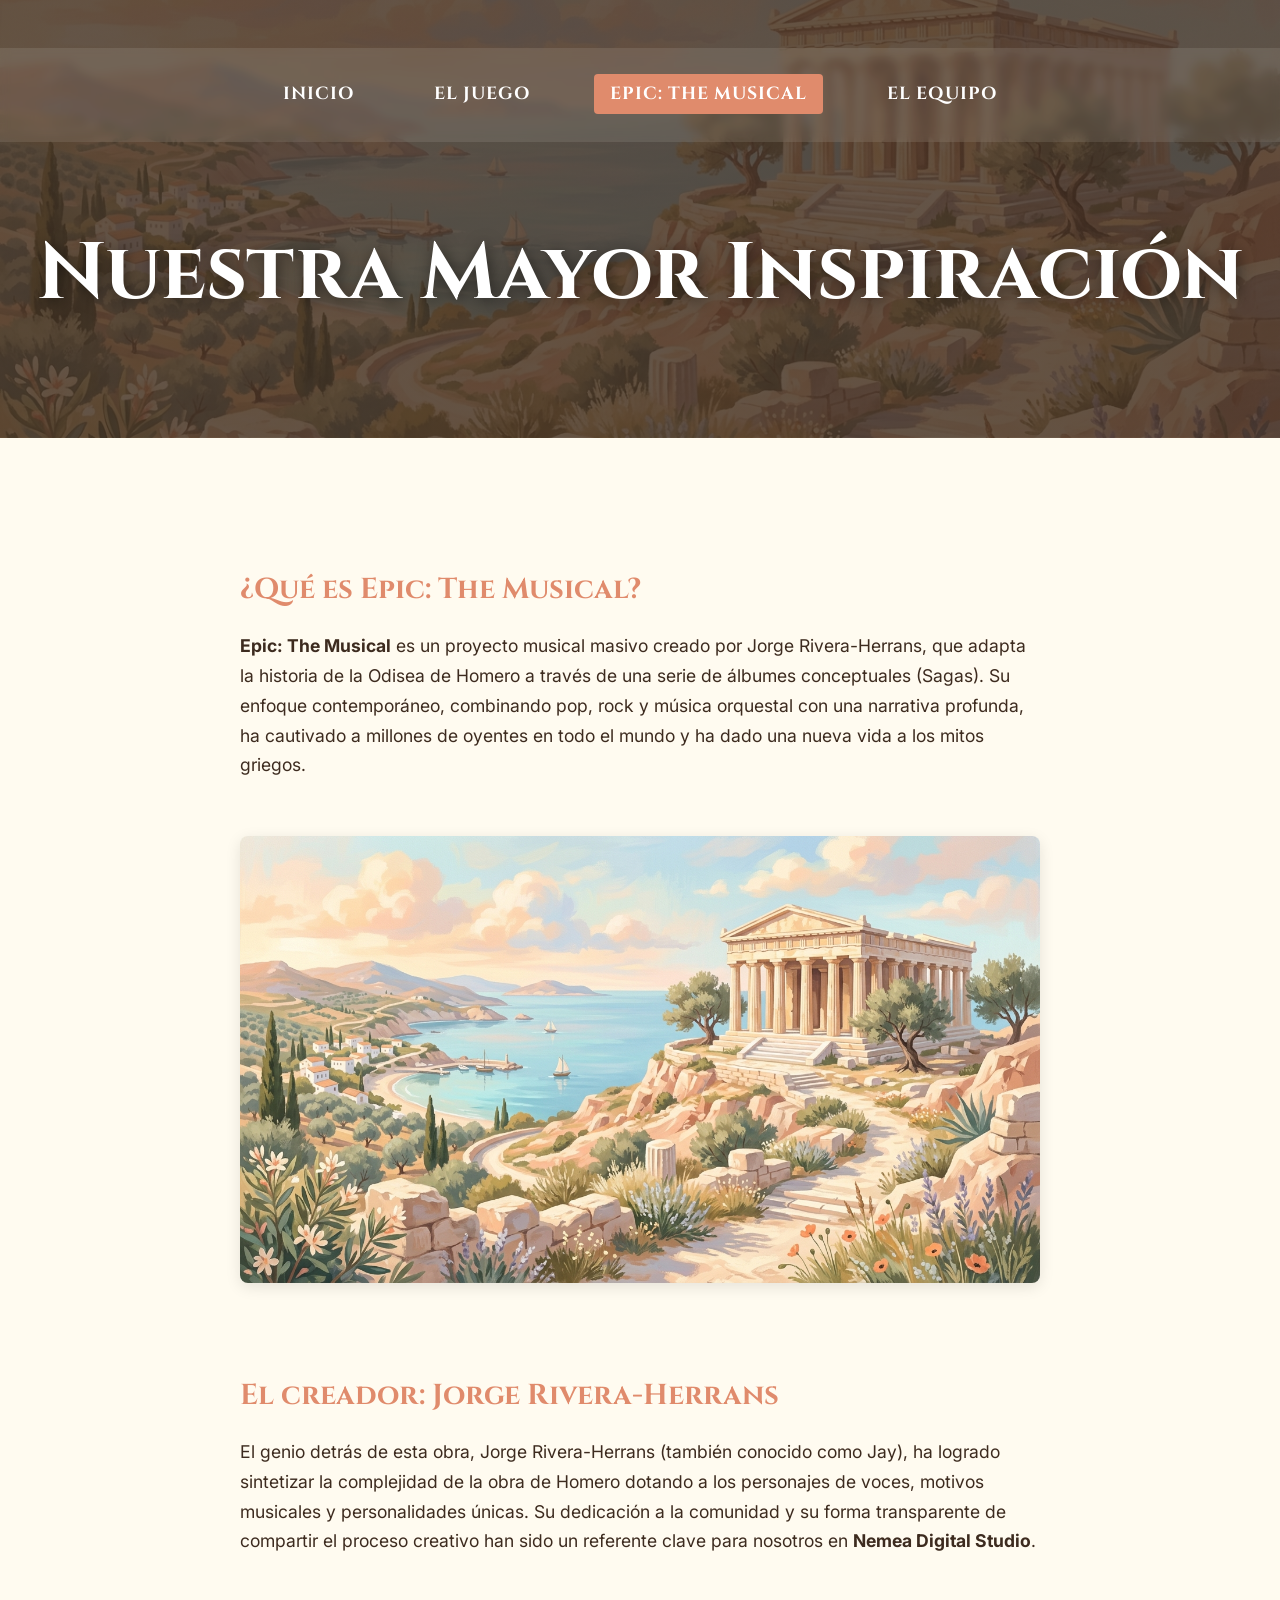
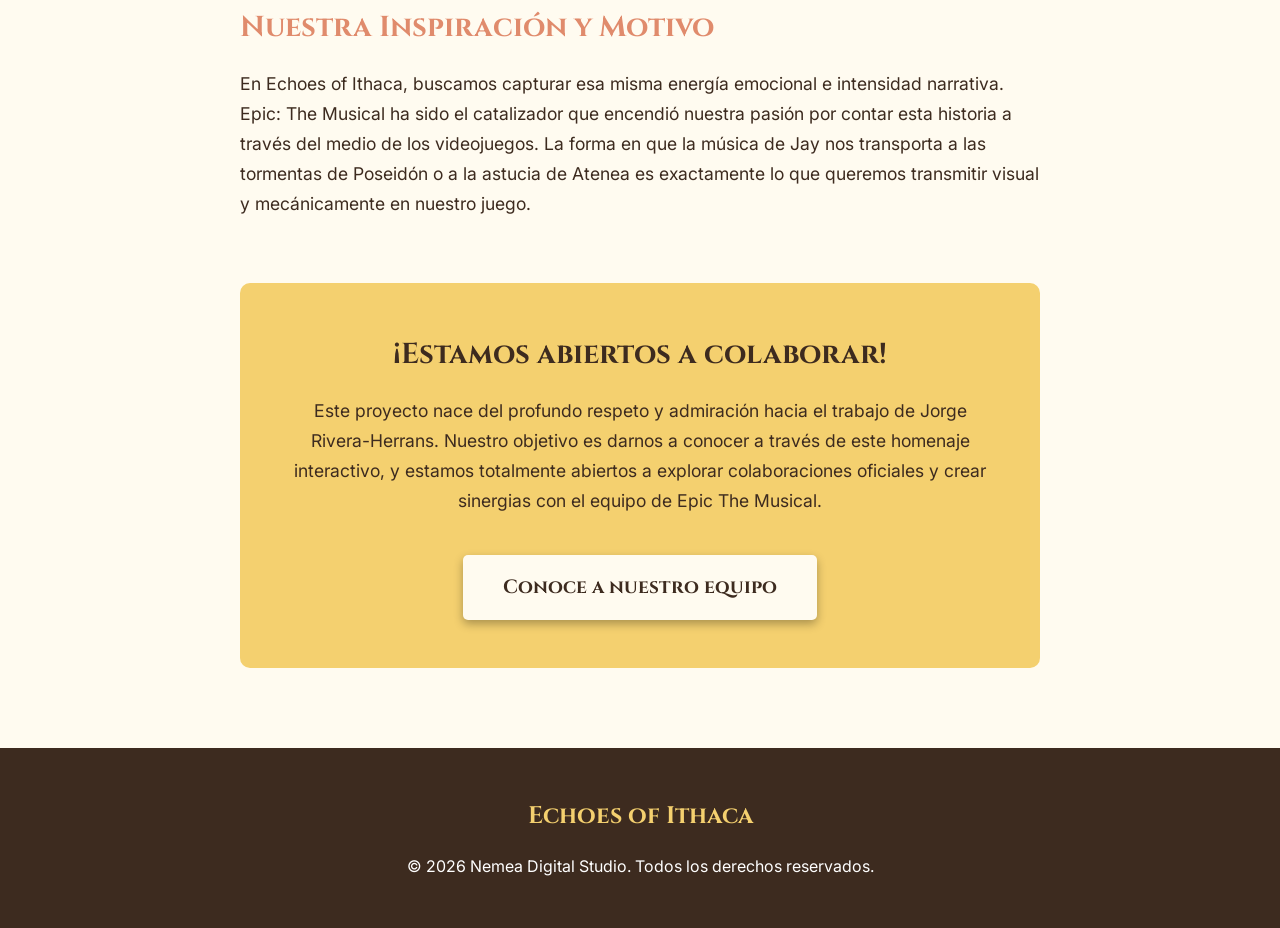
==== epic.html @ bc5e8311 "Configuracion nueva" ====
<!DOCTYPE HTML>
<html lang="es">
<head>
    <title>Epic: The Musical - Echoes of Ithaca</title>
    <meta charset="utf-8" />
    <meta name="viewport" content="width=device-width, initial-scale=1, user-scalable=no" />
    <link href="https://fonts.googleapis.com/css2?family=Cinzel:wght@400;700&family=Inter:wght@300;400;600&display=swap" rel="stylesheet">
    <link rel="stylesheet" href="style.css" />
</head>
<body class="innerpage">

    <!-- Header (Inner) -->
    <div id="header" class="innerpage">
        <nav id="nav">
            <ul>
                <li><a href="index.html">Inicio</a></li>
                <li><a href="index.html#features">El Juego</a></li>
                <li class="active"><a href="epic.html">Epic: The Musical</a></li>
                <li><a href="team.html">El Equipo</a></li>
            </ul>
        </nav>
        <div class="hero-content" style="padding-top: 4rem;">
            <h1>Nuestra Mayor Inspiración</h1>
        </div>
    </div>

    <!-- Content -->
    <div class="wrapper style1">
        <div class="container">
            <div class="article-content">
                
                <h3>¿Qué es Epic: The Musical?</h3>
                <p><strong>Epic: The Musical</strong> es un proyecto musical masivo creado por Jorge Rivera-Herrans, que adapta la historia de la Odisea de Homero a través de una serie de álbumes conceptuales (Sagas). Su enfoque contemporáneo, combinando pop, rock y música orquestal con una narrativa profunda, ha cautivado a millones de oyentes en todo el mundo y ha dado una nueva vida a los mitos griegos.</p>
                
                <img src="assets/env_placeholder.png" alt="Concepto inspirado en Epic" class="article-image">

                <h3>El creador: Jorge Rivera-Herrans</h3>
                <p>El genio detrás de esta obra, Jorge Rivera-Herrans (también conocido como Jay), ha logrado sintetizar la complejidad de la obra de Homero dotando a los personajes de voces, motivos musicales y personalidades únicas. Su dedicación a la comunidad y su forma transparente de compartir el proceso creativo han sido un referente clave para nosotros en <strong>Nemea Digital Studio</strong>.</p>

                <h3>Nuestra Inspiración y Motivo</h3>
                <p>En Echoes of Ithaca, buscamos capturar esa misma energía emocional e intensidad narrativa. Epic: The Musical ha sido el catalizador que encendió nuestra pasión por contar esta historia a través del medio de los videojuegos. La forma en que la música de Jay nos transporta a las tormentas de Poseidón o a la astucia de Atenea es exactamente lo que queremos transmitir visual y mecánicamente en nuestro juego.</p>
                
                <div class="collab-box">
                    <h3>¡Estamos abiertos a colaborar!</h3>
                    <p>Este proyecto nace del profundo respeto y admiración hacia el trabajo de Jorge Rivera-Herrans. Nuestro objetivo es darnos a conocer a través de este homenaje interactivo, y estamos totalmente abiertos a explorar colaboraciones oficiales y crear sinergias con el equipo de Epic The Musical.</p>
                    <a href="team.html" class="btn" style="margin-top: 1rem; background-color: var(--color-bg); color: var(--color-text);">Conoce a nuestro equipo</a>
                </div>

            </div>
        </div>
    </div>

    <!-- Footer -->
    <div id="footer">
        <div class="container">
            <h2>Echoes of Ithaca</h2>
            <p>&copy; 2026 Nemea Digital Studio. Todos los derechos reservados.</p>
        </div>
    </div>

</body>
</html>
---- style.css ----
:root {
    --color-bg: #fffbf0;
    --color-bg-alt: #fff8e7;
    --color-primary: #f4d06f;
    --color-secondary: #ffb499;
    --color-accent: #e08b6c;
    --color-text: #3d2b1f;
    --color-text-light: #6a5749;
    
    --font-heading: 'Cinzel', serif;
    --font-body: 'Inter', sans-serif;
}

* { margin: 0; padding: 0; box-sizing: border-box; }

body {
    font-family: var(--font-body);
    background-color: var(--color-bg);
    color: var(--color-text);
    line-height: 1.7;
    overflow-x: hidden;
}

a { text-decoration: none; color: inherit; transition: color 0.3s; }
a:hover { color: var(--color-accent); }
ul { list-style: none; }

/* Navigation */
#header {
    position: relative;
    background-color: var(--color-text);
    color: white;
}

#header.homepage {
    height: 100vh;
    display: flex;
    flex-direction: column;
    justify-content: space-between;
    background-image: linear-gradient(to bottom, rgba(61, 43, 31, 0.7), rgba(61, 43, 31, 0.3)), url('assets/hero_bg.jpg');
    background-size: cover;
    background-position: center;
}

#header.innerpage {
    padding: 3rem 0;
    text-align: center;
    background-image: linear-gradient(to bottom, rgba(61, 43, 31, 0.8), rgba(61, 43, 31, 0.8)), url('assets/env_placeholder.png');
    background-size: cover;
    background-position: center;
}

#nav {
    display: flex;
    justify-content: center;
    padding: 2rem 0;
    background: rgba(255,251,240, 0.1);
    backdrop-filter: blur(5px);
    width: 100%;
}

#nav ul {
    display: flex;
    gap: 3rem;
}

#nav ul li a {
    color: white;
    font-family: var(--font-heading);
    font-weight: 700;
    font-size: 1.1rem;
    letter-spacing: 1px;
    text-transform: uppercase;
    padding: 0.5rem 1rem;
    border-radius: 4px;
}

#nav ul li a:hover, #nav ul li.active a {
    background-color: var(--color-accent);
}

/* Homepage Hero Content */
.hero-content {
    flex-grow: 1;
    display: flex;
    flex-direction: column;
    align-items: center;
    justify-content: center;
    text-align: center;
    padding: 2rem;
}

.hero-content h1 {
    font-family: var(--font-heading);
    font-size: 5rem;
    margin-bottom: 1rem;
    text-shadow: 2px 2px 15px rgba(0,0,0,0.5);
}

.hero-content p {
    font-size: 1.5rem;
    margin-bottom: 2rem;
    max-width: 600px;
    text-shadow: 1px 1px 5px rgba(0,0,0,0.5);
}

.btn {
    display: inline-block;
    padding: 1rem 2.5rem;
    background-color: var(--color-primary);
    color: var(--color-text);
    font-family: var(--font-heading);
    font-weight: 700;
    font-size: 1.2rem;
    border-radius: 5px;
    transition: all 0.3s ease;
    box-shadow: 0 4px 10px rgba(0,0,0,0.3);
}

.btn:hover {
    background-color: var(--color-accent);
    color: white;
    transform: translateY(-2px);
}

/* Common Layout */
.wrapper {
    padding: 5rem 5%;
}
.wrapper.alt {
    background-color: var(--color-bg-alt);
}

.container {
    max-width: 1200px;
    margin: 0 auto;
}

.section-header {
    text-align: center;
    margin-bottom: 4rem;
}
.section-header h2 {
    font-family: var(--font-heading);
    font-size: 2.5rem;
    color: var(--color-accent);
    margin-bottom: 1rem;
}

/* Features (3 columns) */
.features-grid {
    display: grid;
    grid-template-columns: repeat(auto-fit, minmax(300px, 1fr));
    gap: 3rem;
    text-align: center;
}

.feature-box img {
    width: 120px;
    height: 120px;
    object-fit: cover;
    border-radius: 50%;
    margin-bottom: 1.5rem;
    border: 4px solid var(--color-secondary);
}

.feature-box h3 {
    font-family: var(--font-heading);
    color: var(--color-text);
    font-size: 1.5rem;
    margin-bottom: 1rem;
}

/* Epic Page Styles */
.article-content {
    max-width: 800px;
    margin: 0 auto;
    font-size: 1.1rem;
}
.article-content h3 {
    font-family: var(--font-heading);
    color: var(--color-accent);
    font-size: 1.8rem;
    margin-top: 3rem;
    margin-bottom: 1rem;
}
.article-content p {
    margin-bottom: 1.5rem;
}
.article-image {
    width: 100%;
    height: auto;
    border-radius: 8px;
    margin: 2rem 0;
    box-shadow: 0 4px 15px rgba(0,0,0,0.1);
}

.collab-box {
    background-color: var(--color-primary);
    padding: 3rem;
    border-radius: 10px;
    text-align: center;
    margin-top: 4rem;
}
.collab-box h3 { margin-top: 0; color: var(--color-text); }

/* Team Page Styles */
.team-grid {
    display: grid;
    grid-template-columns: repeat(auto-fit, minmax(300px, 1fr));
    gap: 2rem;
}

.team-card {
    background-color: white;
    border-radius: 8px;
    padding: 2rem;
    text-align: center;
    box-shadow: 0 4px 15px rgba(0,0,0,0.05);
    transition: transform 0.3s;
}

.team-card:hover {
    transform: translateY(-5px);
}

.team-avatar {
    width: 150px;
    height: 150px;
    border-radius: 50%;
    object-fit: cover;
    margin-bottom: 1rem;
    border: 4px solid var(--color-primary);
}

.team-links {
    margin-top: 1.5rem;
    display: flex;
    justify-content: center;
    gap: 1rem;
}

.team-links a {
    color: var(--color-accent);
    font-weight: 600;
    font-size: 0.9rem;
}

/* Footer */
#footer {
    background-color: var(--color-text);
    color: white;
    text-align: center;
    padding: 3rem 0;
}
#footer h2 {
    font-family: var(--font-heading);
    color: var(--color-primary);
    margin-bottom: 1rem;
}

/* Responsive */
@media screen and (max-width: 768px) {
    .hero-content h1 { font-size: 3rem; }
    #nav ul { flex-direction: column; gap: 1rem; text-align: center; padding: 1rem; }
}
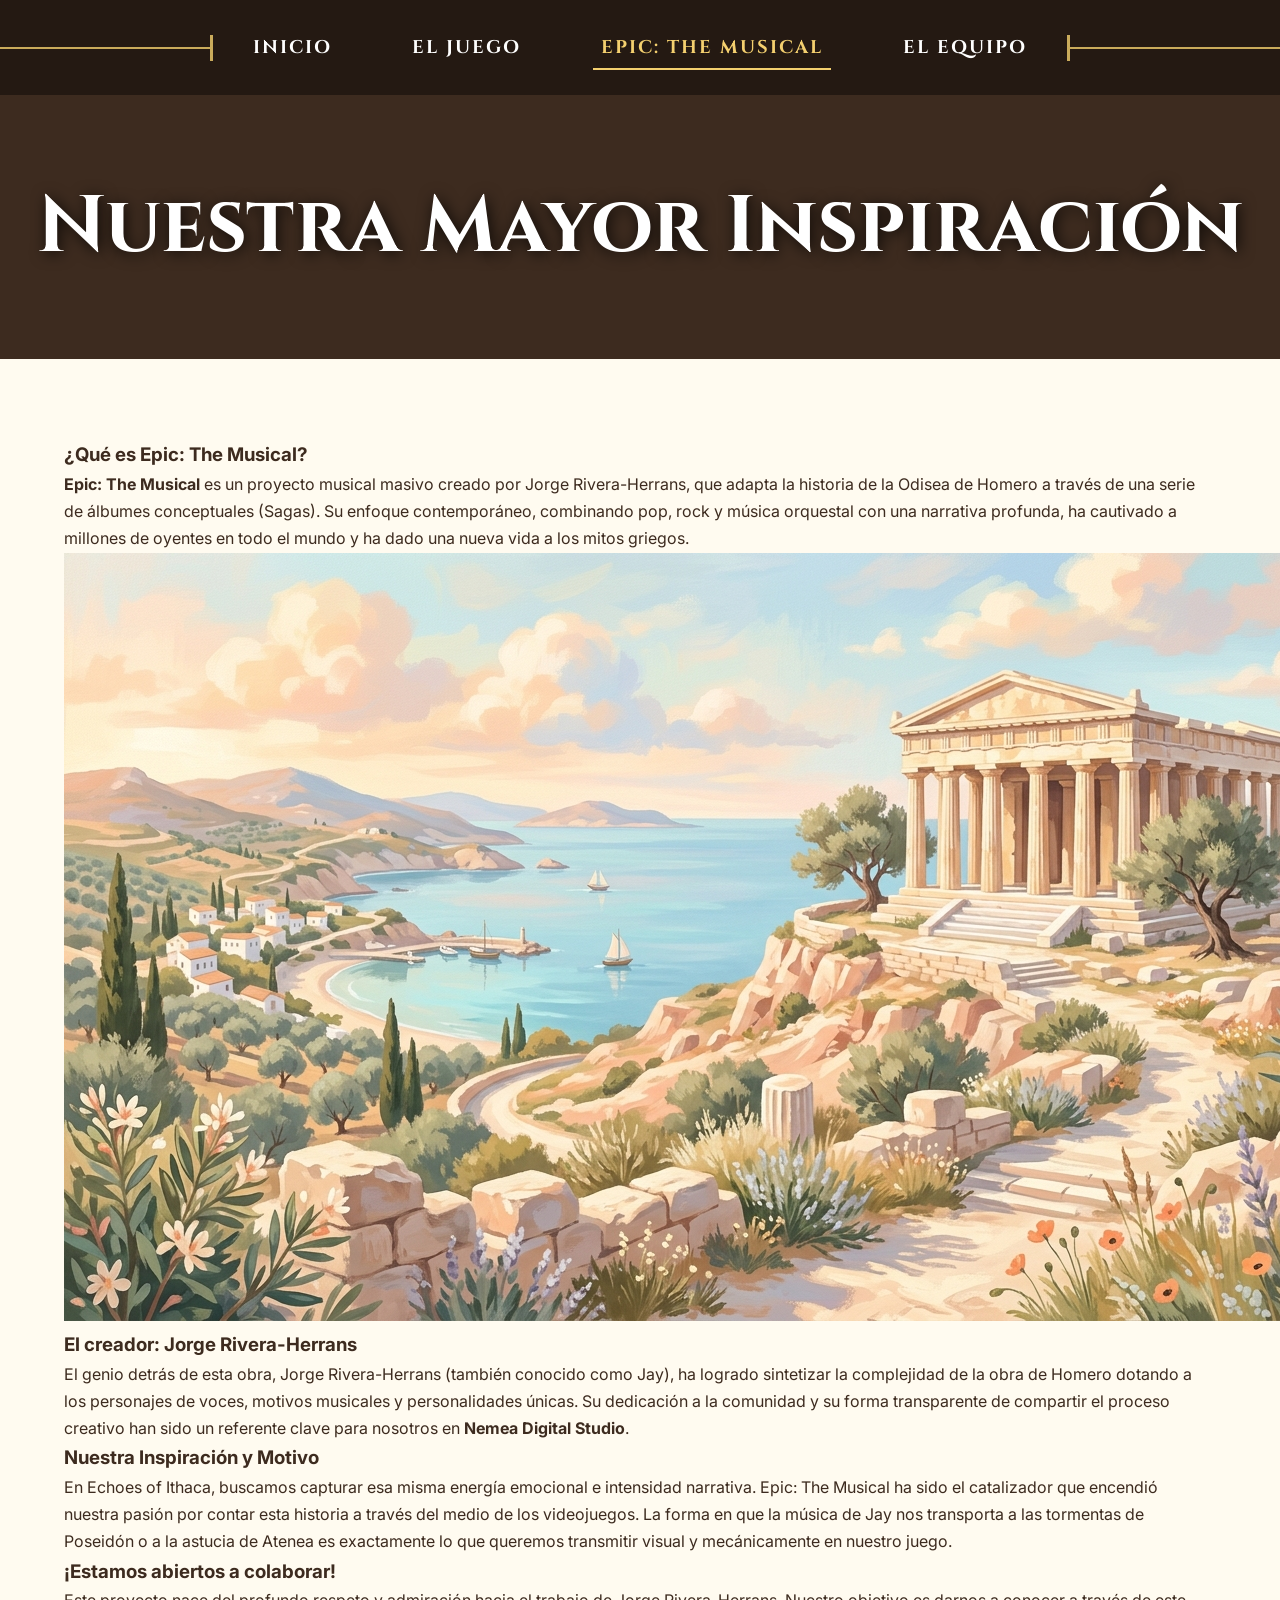
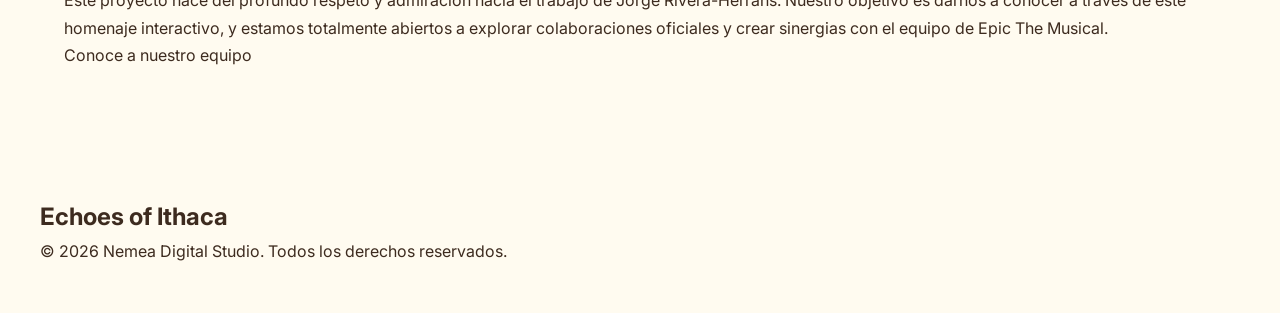
==== commit 799bb099: "header" ====
--- a/epic.html
+++ b/epic.html
@@ -12,12 +12,14 @@
     <!-- Header (Inner) -->
     <div id="header" class="innerpage">
         <nav id="nav">
+            <div class="nav-line nav-line-left"></div>
             <ul>
                 <li><a href="index.html">Inicio</a></li>
                 <li><a href="index.html#features">El Juego</a></li>
                 <li class="active"><a href="epic.html">Epic: The Musical</a></li>
                 <li><a href="team.html">El Equipo</a></li>
             </ul>
+            <div class="nav-line nav-line-right"></div>
         </nav>
         <div class="hero-content" style="padding-top: 4rem;">
             <h1>Nuestra Mayor Inspiración</h1>
--- a/style.css
+++ b/style.css
@@ -37,46 +37,75 @@
     display: flex;
     flex-direction: column;
     justify-content: space-between;
-    background-image: linear-gradient(to bottom, rgba(61, 43, 31, 0.7), rgba(61, 43, 31, 0.3)), url('assets/hero_bg.jpg');
+    /* Usando la imagen estática generada temporalmente como fondo. 
+       Para poner el GIF real, cambia 'hero_bg.jpg' por tu archivo '.gif' */
+    background-image: linear-gradient(to bottom, rgba(0,0,0,0.5), rgba(0,0,0,0.2)), url('assets/hero_bg.jpg');
     background-size: cover;
     background-position: center;
 }
 
-#header.innerpage {
-    padding: 3rem 0;
-    text-align: center;
-    background-image: linear-gradient(to bottom, rgba(61, 43, 31, 0.8), rgba(61, 43, 31, 0.8)), url('assets/env_placeholder.png');
-    background-size: cover;
-    background-position: center;
-}
-
 #nav {
     display: flex;
     justify-content: center;
+    align-items: center;
     padding: 2rem 0;
-    background: rgba(255,251,240, 0.1);
+    background: rgba(0,0,0, 0.4);
     backdrop-filter: blur(5px);
     width: 100%;
 }
 
+.nav-line {
+    flex-grow: 1;
+    height: 2px;
+    background-color: var(--color-primary);
+    position: relative;
+    opacity: 0.8;
+}
+
+.nav-line-left { margin-right: 2rem; }
+.nav-line-right { margin-left: 2rem; }
+
+.nav-line-left::after {
+    content: '';
+    position: absolute;
+    right: 0;
+    top: -12px;
+    width: 3px;
+    height: 26px;
+    background-color: var(--color-primary);
+}
+
+.nav-line-right::before {
+    content: '';
+    position: absolute;
+    left: 0;
+    top: -12px;
+    width: 3px;
+    height: 26px;
+    background-color: var(--color-primary);
+}
+
 #nav ul {
     display: flex;
-    gap: 3rem;
+    gap: 4rem;
+    align-items: center;
 }
 
 #nav ul li a {
     color: white;
     font-family: var(--font-heading);
     font-weight: 700;
-    font-size: 1.1rem;
-    letter-spacing: 1px;
+    font-size: 1.15rem;
+    letter-spacing: 2px;
     text-transform: uppercase;
-    padding: 0.5rem 1rem;
-    border-radius: 4px;
+    padding: 0.5rem;
+    border-bottom: 2px solid transparent;
 }
 
 #nav ul li a:hover, #nav ul li.active a {
-    background-color: var(--color-accent);
+    background-color: transparent;
+    color: var(--color-primary);
+    border-bottom: 2px solid var(--color-primary);
 }
 
 /* Homepage Hero Content */
@@ -93,34 +122,30 @@
 .hero-content h1 {
     font-family: var(--font-heading);
     font-size: 5rem;
-    margin-bottom: 1rem;
-    text-shadow: 2px 2px 15px rgba(0,0,0,0.5);
-}
-
-.hero-content p {
+    margin-bottom: 2rem;
+    text-shadow: 2px 2px 15px rgba(0,0,0,0.8);
+    color: #fff;
+}
+
+.play-btn {
+    display: inline-block;
+    padding: 1rem 4rem;
+    background-color: rgba(255, 255, 255, 0.1);
+    border: 2px solid #fff;
+    color: #fff;
+    font-family: var(--font-heading);
+    font-weight: 700;
     font-size: 1.5rem;
-    margin-bottom: 2rem;
-    max-width: 600px;
-    text-shadow: 1px 1px 5px rgba(0,0,0,0.5);
-}
-
-.btn {
-    display: inline-block;
-    padding: 1rem 2.5rem;
-    background-color: var(--color-primary);
-    color: var(--color-text);
-    font-family: var(--font-heading);
-    font-weight: 700;
-    font-size: 1.2rem;
-    border-radius: 5px;
+    border-radius: 50px;
     transition: all 0.3s ease;
-    box-shadow: 0 4px 10px rgba(0,0,0,0.3);
-}
-
-.btn:hover {
-    background-color: var(--color-accent);
-    color: white;
-    transform: translateY(-2px);
+    text-transform: uppercase;
+    backdrop-filter: blur(5px);
+}
+
+.play-btn:hover {
+    background-color: #fff;
+    color: var(--color-text);
+    transform: scale(1.05);
 }
 
 /* Common Layout */
@@ -144,10 +169,11 @@
     font-family: var(--font-heading);
     font-size: 2.5rem;
     color: var(--color-accent);
-    margin-bottom: 1rem;
-}
-
-/* Features (3 columns) */
+    text-transform: uppercase;
+    letter-spacing: 2px;
+}
+
+/* Core Pillars (3 columns) */
 .features-grid {
     display: grid;
     grid-template-columns: repeat(auto-fit, minmax(300px, 1fr));
@@ -155,108 +181,110 @@
     text-align: center;
 }
 
-.feature-box img {
-    width: 120px;
-    height: 120px;
+.icon-placeholder {
+    font-size: 4rem;
+    margin-bottom: 1.5rem;
+}
+
+.feature-box h3 {
+    font-family: var(--font-heading);
+    color: var(--color-text);
+    font-size: 1.8rem;
+    margin-bottom: 1rem;
+}
+
+/* Game Features Slider */
+.slider-container {
+    position: relative;
+    display: flex;
+    align-items: center;
+    width: 100%;
+}
+
+.slider-track {
+    display: flex;
+    overflow-x: auto;
+    scroll-snap-type: x mandatory;
+    gap: 2rem;
+    padding: 1rem;
+    scrollbar-width: none; /* Firefox */
+    scroll-behavior: smooth;
+    width: 100%;
+}
+.slider-track::-webkit-scrollbar {
+    display: none; /* Safari and Chrome */
+}
+
+.slider-item {
+    flex: 0 0 300px;
+    scroll-snap-align: center;
+    background: white;
+    border-radius: 12px;
+    padding: 1rem;
+    box-shadow: 0 4px 15px rgba(0,0,0,0.05);
+    text-align: center;
+}
+
+.slider-item img {
+    width: 100%;
+    height: 200px;
     object-fit: cover;
+    border-radius: 8px;
+    margin-bottom: 1rem;
+}
+
+.slider-item h4 {
+    font-family: var(--font-heading);
+    color: var(--color-text);
+    font-size: 1.2rem;
+}
+
+.slider-btn {
+    background: var(--color-primary);
+    color: var(--color-text);
+    border: none;
     border-radius: 50%;
-    margin-bottom: 1.5rem;
-    border: 4px solid var(--color-secondary);
-}
-
-.feature-box h3 {
-    font-family: var(--font-heading);
-    color: var(--color-text);
-    font-size: 1.5rem;
-    margin-bottom: 1rem;
-}
-
-/* Epic Page Styles */
-.article-content {
-    max-width: 800px;
-    margin: 0 auto;
-    font-size: 1.1rem;
-}
-.article-content h3 {
-    font-family: var(--font-heading);
-    color: var(--color-accent);
-    font-size: 1.8rem;
-    margin-top: 3rem;
-    margin-bottom: 1rem;
-}
-.article-content p {
-    margin-bottom: 1.5rem;
-}
-.article-image {
-    width: 100%;
-    height: auto;
-    border-radius: 8px;
-    margin: 2rem 0;
-    box-shadow: 0 4px 15px rgba(0,0,0,0.1);
-}
-
-.collab-box {
-    background-color: var(--color-primary);
-    padding: 3rem;
-    border-radius: 10px;
-    text-align: center;
-    margin-top: 4rem;
-}
-.collab-box h3 { margin-top: 0; color: var(--color-text); }
-
-/* Team Page Styles */
-.team-grid {
-    display: grid;
-    grid-template-columns: repeat(auto-fit, minmax(300px, 1fr));
-    gap: 2rem;
-}
-
-.team-card {
-    background-color: white;
-    border-radius: 8px;
-    padding: 2rem;
-    text-align: center;
-    box-shadow: 0 4px 15px rgba(0,0,0,0.05);
-    transition: transform 0.3s;
-}
-
-.team-card:hover {
-    transform: translateY(-5px);
-}
-
-.team-avatar {
-    width: 150px;
-    height: 150px;
-    border-radius: 50%;
-    object-fit: cover;
-    margin-bottom: 1rem;
-    border: 4px solid var(--color-primary);
-}
-
-.team-links {
-    margin-top: 1.5rem;
-    display: flex;
-    justify-content: center;
-    gap: 1rem;
-}
-
-.team-links a {
-    color: var(--color-accent);
-    font-weight: 600;
-    font-size: 0.9rem;
-}
+    width: 40px;
+    height: 40px;
+    font-size: 1.2rem;
+    cursor: pointer;
+    position: absolute;
+    z-index: 10;
+    transition: background 0.3s;
+}
+
+.slider-btn:hover { background: var(--color-accent); color: white; }
+.prev-btn { left: -20px; }
+.next-btn { right: -20px; }
 
 /* Footer */
 #footer {
-    background-color: var(--color-text);
-    color: white;
-    text-align: center;
     padding: 3rem 0;
-}
-#footer h2 {
-    font-family: var(--font-heading);
-    color: var(--color-primary);
-    margin-bottom: 1rem;
+    background-color: var(--color-bg);
+}
+
+.footer-line {
+    border: 0;
+    height: 1px;
+    background-image: linear-gradient(to right, transparent, var(--color-accent), transparent);
+    margin-bottom: 2rem;
+}
+
+.social-icons {
+    display: flex;
+    justify-content: center;
+    gap: 2rem;
+}
+
+.social-link {
+    font-size: 2rem;
+    color: var(--color-text);
+    transition: transform 0.3s, color 0.3s;
+}
+
+.social-link:hover {
+    transform: scale(1.2);
+    color: var(--color-accent);
 }
 
 /* Responsive */
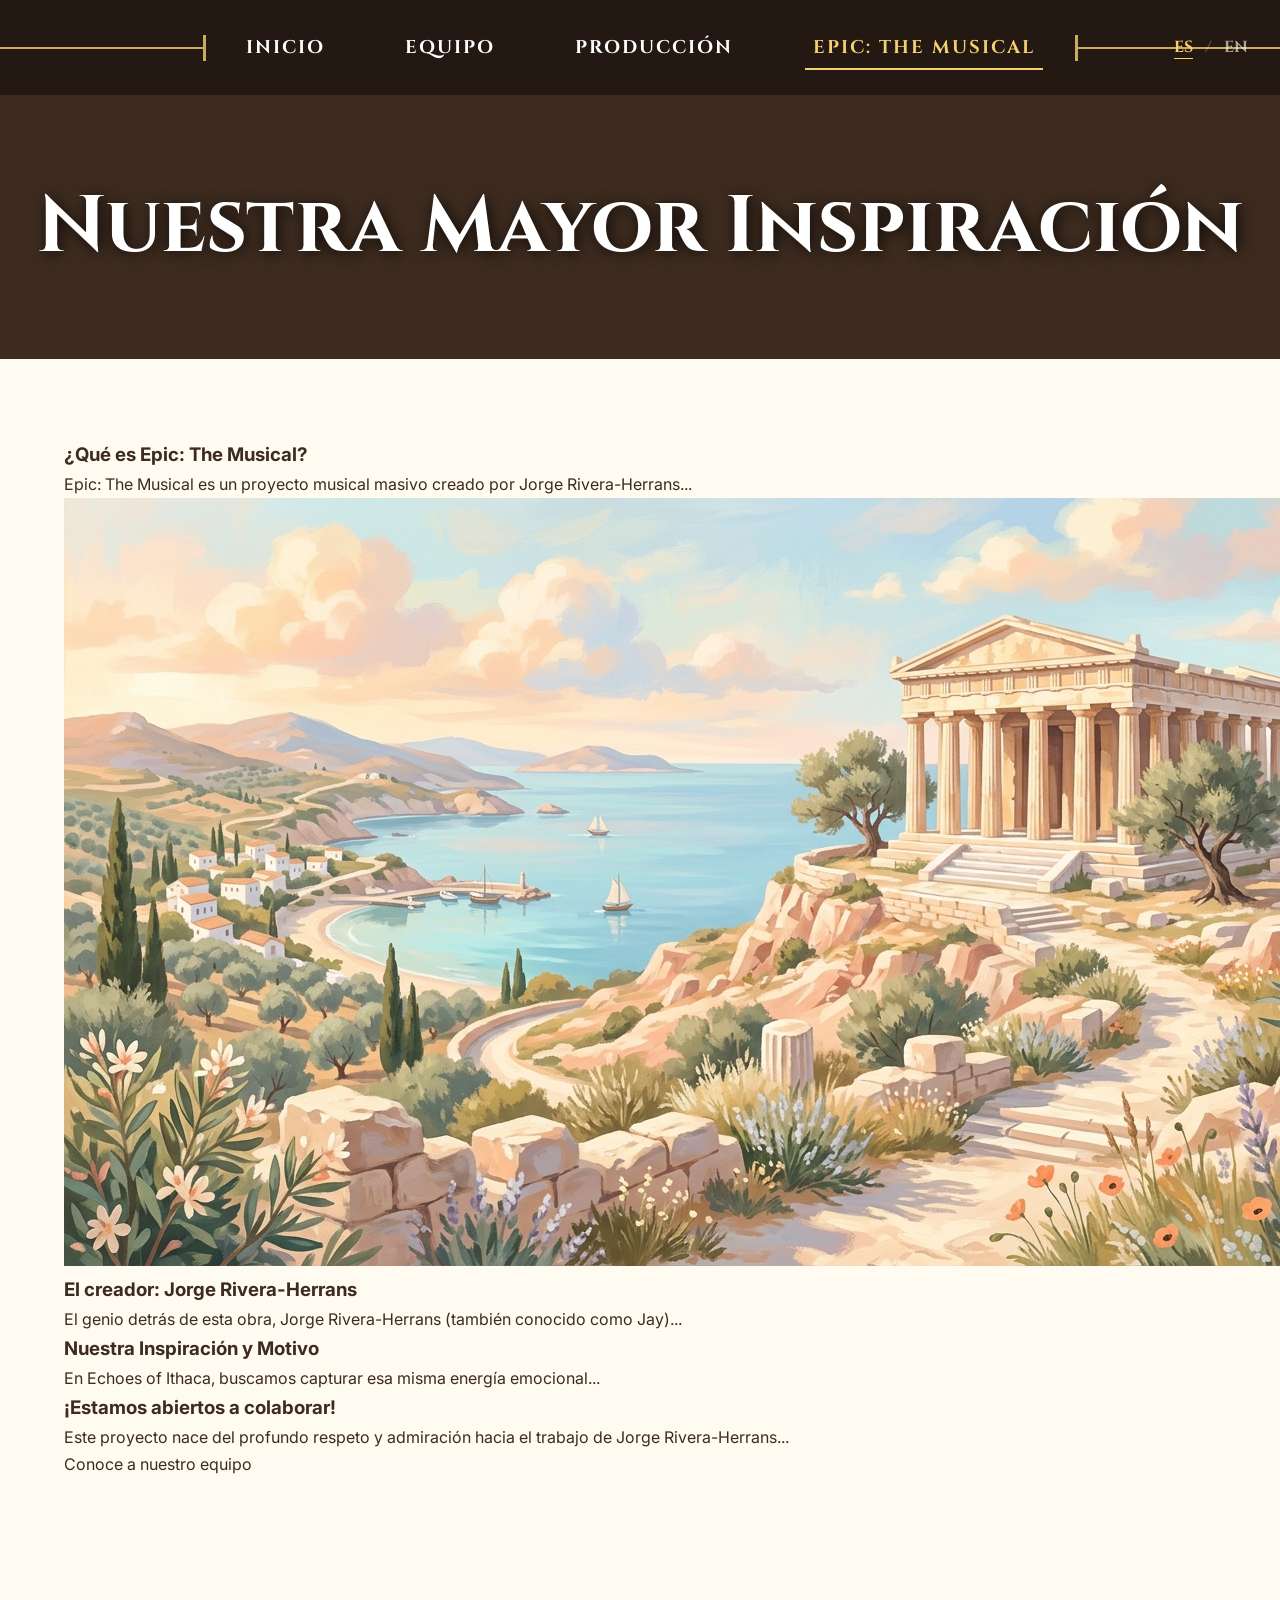
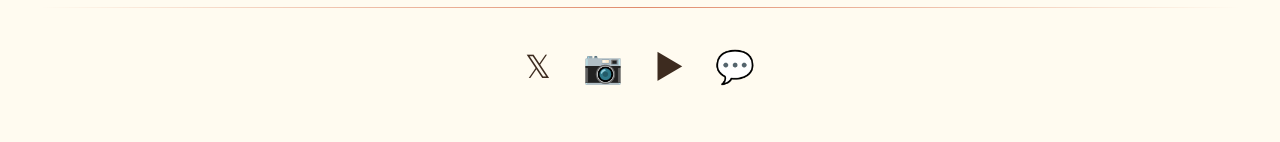
==== commit 5fd2e0dd: "ES/EN" ====
--- a/epic.html
+++ b/epic.html
@@ -14,15 +14,21 @@
         <nav id="nav">
             <div class="nav-line nav-line-left"></div>
             <ul>
-                <li><a href="index.html">Inicio</a></li>
-                <li><a href="index.html#features">El Juego</a></li>
-                <li class="active"><a href="epic.html">Epic: The Musical</a></li>
-                <li><a href="team.html">El Equipo</a></li>
+                <li><a href="index.html" data-es="Inicio" data-en="Home">Inicio</a></li>
+                <li><a href="team.html" data-es="Equipo" data-en="Team">Equipo</a></li>
+                <li><a href="production.html" data-es="Producción" data-en="Production">Producción</a></li>
+                <li class="active"><a href="epic.html" data-es="Epic: The Musical" data-en="Epic: The Musical">Epic: The Musical</a></li>
             </ul>
             <div class="nav-line nav-line-right"></div>
+            
+            <div class="lang-toggle">
+                <span onclick="setLanguage('es')" id="btn-es" class="active">ES</span>
+                <span class="separator">/</span>
+                <span onclick="setLanguage('en')" id="btn-en">EN</span>
+            </div>
         </nav>
         <div class="hero-content" style="padding-top: 4rem;">
-            <h1>Nuestra Mayor Inspiración</h1>
+            <h1 data-es="Nuestra Mayor Inspiración" data-en="Our Greatest Inspiration">Nuestra Mayor Inspiración</h1>
         </div>
     </div>
 
@@ -31,21 +37,21 @@
         <div class="container">
             <div class="article-content">
                 
-                <h3>¿Qué es Epic: The Musical?</h3>
-                <p><strong>Epic: The Musical</strong> es un proyecto musical masivo creado por Jorge Rivera-Herrans, que adapta la historia de la Odisea de Homero a través de una serie de álbumes conceptuales (Sagas). Su enfoque contemporáneo, combinando pop, rock y música orquestal con una narrativa profunda, ha cautivado a millones de oyentes en todo el mundo y ha dado una nueva vida a los mitos griegos.</p>
+                <h3 data-es="¿Qué es Epic: The Musical?" data-en="What is Epic: The Musical?">¿Qué es Epic: The Musical?</h3>
+                <p data-es="Epic: The Musical es un proyecto musical masivo creado por Jorge Rivera-Herrans..." data-en="Epic: The Musical is a massive musical project created by Jorge Rivera-Herrans...">Epic: The Musical es un proyecto musical masivo creado por Jorge Rivera-Herrans, que adapta la historia de la Odisea de Homero a través de una serie de álbumes conceptuales (Sagas). Su enfoque contemporáneo, combinando pop, rock y música orquestal con una narrativa profunda, ha cautivado a millones de oyentes en todo el mundo y ha dado una nueva vida a los mitos griegos.</p>
                 
                 <img src="assets/env_placeholder.png" alt="Concepto inspirado en Epic" class="article-image">
 
-                <h3>El creador: Jorge Rivera-Herrans</h3>
-                <p>El genio detrás de esta obra, Jorge Rivera-Herrans (también conocido como Jay), ha logrado sintetizar la complejidad de la obra de Homero dotando a los personajes de voces, motivos musicales y personalidades únicas. Su dedicación a la comunidad y su forma transparente de compartir el proceso creativo han sido un referente clave para nosotros en <strong>Nemea Digital Studio</strong>.</p>
+                <h3 data-es="El creador: Jorge Rivera-Herrans" data-en="The Creator: Jorge Rivera-Herrans">El creador: Jorge Rivera-Herrans</h3>
+                <p data-es="El genio detrás de esta obra, Jorge Rivera-Herrans (también conocido como Jay)..." data-en="The genius behind this work, Jorge Rivera-Herrans (also known as Jay)...">El genio detrás de esta obra, Jorge Rivera-Herrans (también conocido como Jay), ha logrado sintetizar la complejidad de la obra de Homero dotando a los personajes de voces, motivos musicales y personalidades únicas. Su dedicación a la comunidad y su forma transparente de compartir el proceso creativo han sido un referente clave para nosotros en Nemea Digital Studio.</p>
 
-                <h3>Nuestra Inspiración y Motivo</h3>
-                <p>En Echoes of Ithaca, buscamos capturar esa misma energía emocional e intensidad narrativa. Epic: The Musical ha sido el catalizador que encendió nuestra pasión por contar esta historia a través del medio de los videojuegos. La forma en que la música de Jay nos transporta a las tormentas de Poseidón o a la astucia de Atenea es exactamente lo que queremos transmitir visual y mecánicamente en nuestro juego.</p>
+                <h3 data-es="Nuestra Inspiración y Motivo" data-en="Our Inspiration and Motive">Nuestra Inspiración y Motivo</h3>
+                <p data-es="En Echoes of Ithaca, buscamos capturar esa misma energía emocional..." data-en="At Echoes of Ithaca, we seek to capture that same emotional energy...">En Echoes of Ithaca, buscamos capturar esa misma energía emocional e intensidad narrativa. Epic: The Musical ha sido el catalizador que encendió nuestra pasión por contar esta historia a través del medio de los videojuegos. La forma en que la música de Jay nos transporta a las tormentas de Poseidón o a la astucia de Atenea es exactamente lo que queremos transmitir visual y mecánicamente en nuestro juego.</p>
                 
                 <div class="collab-box">
-                    <h3>¡Estamos abiertos a colaborar!</h3>
-                    <p>Este proyecto nace del profundo respeto y admiración hacia el trabajo de Jorge Rivera-Herrans. Nuestro objetivo es darnos a conocer a través de este homenaje interactivo, y estamos totalmente abiertos a explorar colaboraciones oficiales y crear sinergias con el equipo de Epic The Musical.</p>
-                    <a href="team.html" class="btn" style="margin-top: 1rem; background-color: var(--color-bg); color: var(--color-text);">Conoce a nuestro equipo</a>
+                    <h3 data-es="¡Estamos abiertos a colaborar!" data-en="We are open to collaborate!">¡Estamos abiertos a colaborar!</h3>
+                    <p data-es="Este proyecto nace del profundo respeto y admiración hacia el trabajo de Jorge Rivera-Herrans..." data-en="This project is born from a deep respect and admiration for the work of Jorge Rivera-Herrans...">Este proyecto nace del profundo respeto y admiración hacia el trabajo de Jorge Rivera-Herrans. Nuestro objetivo es darnos a conocer a través de este homenaje interactivo, y estamos totalmente abiertos a explorar colaboraciones oficiales y crear sinergias con el equipo de Epic The Musical.</p>
+                    <a href="team.html" class="btn" style="margin-top: 1rem; background-color: var(--color-bg); color: var(--color-text);" data-es="Conoce a nuestro equipo" data-en="Meet our team">Conoce a nuestro equipo</a>
                 </div>
 
             </div>
@@ -55,10 +61,16 @@
     <!-- Footer -->
     <div id="footer">
         <div class="container">
-            <h2>Echoes of Ithaca</h2>
-            <p>&copy; 2026 Nemea Digital Studio. Todos los derechos reservados.</p>
+            <hr class="footer-line">
+            <div class="social-icons">
+                <a href="#" class="social-link" title="Twitter/X">𝕏</a>
+                <a href="#" class="social-link" title="Instagram">📷</a>
+                <a href="#" class="social-link" title="YouTube">▶️</a>
+                <a href="#" class="social-link" title="Discord">💬</a>
+            </div>
         </div>
     </div>
 
+    <script src="script.js"></script>
 </body>
 </html>
--- a/style.css
+++ b/style.css
@@ -108,6 +108,39 @@
     border-bottom: 2px solid var(--color-primary);
 }
 
+/* Language Toggle */
+.lang-toggle {
+    position: absolute;
+    right: 2rem;
+    color: white;
+    font-family: var(--font-heading);
+    font-size: 1rem;
+    font-weight: 700;
+}
+
+.lang-toggle span {
+    cursor: pointer;
+    transition: color 0.3s;
+    opacity: 0.6;
+}
+
+.lang-toggle span:hover {
+    color: var(--color-primary);
+    opacity: 1;
+}
+
+.lang-toggle span.active {
+    color: var(--color-primary);
+    opacity: 1;
+    border-bottom: 1px solid var(--color-primary);
+}
+
+.lang-toggle .separator {
+    cursor: default;
+    margin: 0 0.5rem;
+    opacity: 0.3;
+}
+
 /* Homepage Hero Content */
 .hero-content {
     flex-grow: 1;
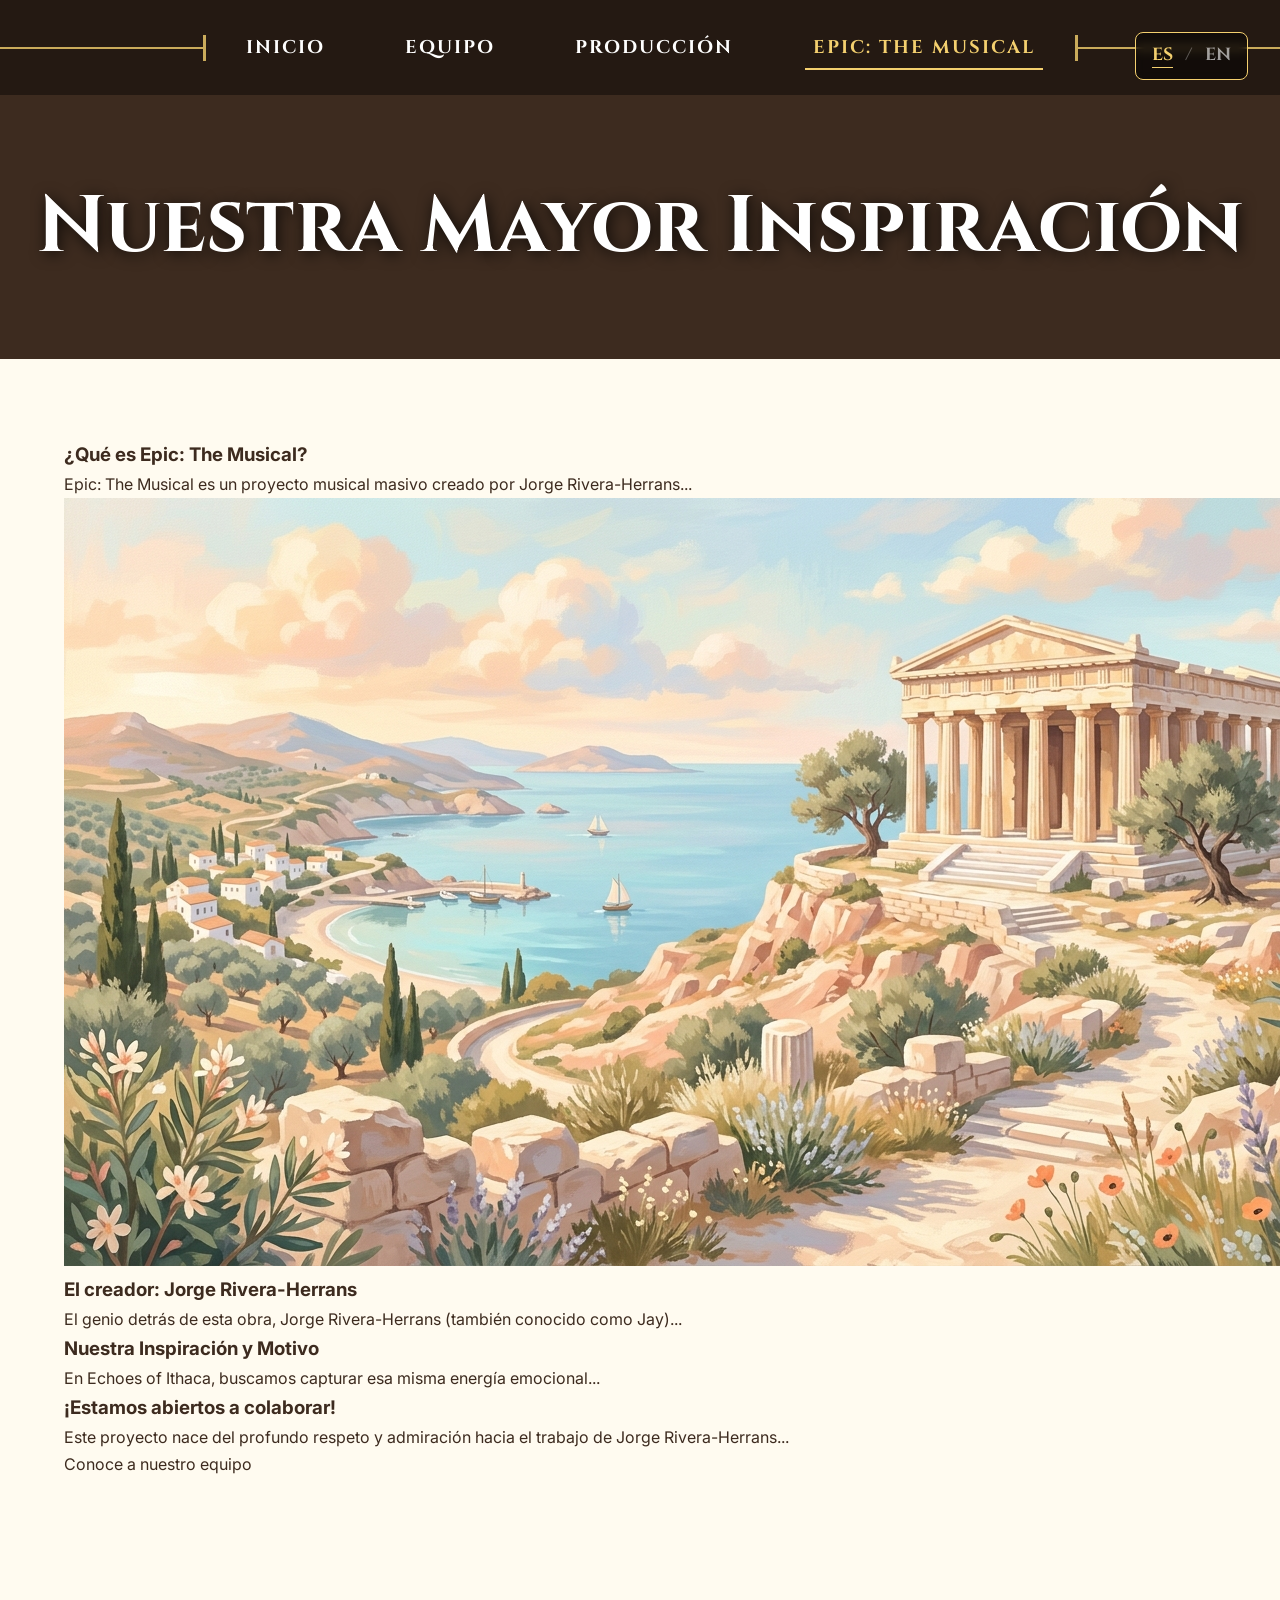
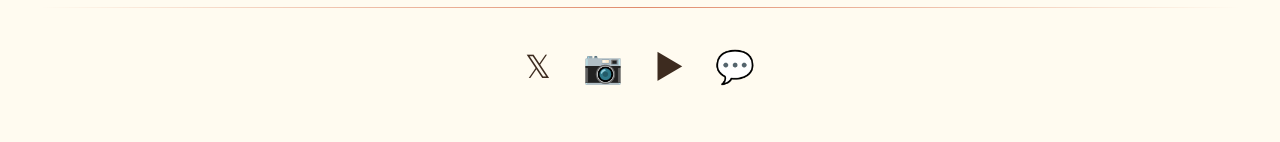
==== commit 5308f440: "idioma arreglo" ====
--- a/epic.html
+++ b/epic.html
@@ -8,6 +8,13 @@
     <link rel="stylesheet" href="style.css" />
 </head>
 <body class="innerpage">
+
+    <!-- Language Toggle (Independent) -->
+    <div class="lang-toggle">
+        <span onclick="setLanguage('es')" id="btn-es" class="active">ES</span>
+        <span class="separator">/</span>
+        <span onclick="setLanguage('en')" id="btn-en">EN</span>
+    </div>
 
     <!-- Header (Inner) -->
     <div id="header" class="innerpage">
@@ -20,12 +27,6 @@
                 <li class="active"><a href="epic.html" data-es="Epic: The Musical" data-en="Epic: The Musical">Epic: The Musical</a></li>
             </ul>
             <div class="nav-line nav-line-right"></div>
-            
-            <div class="lang-toggle">
-                <span onclick="setLanguage('es')" id="btn-es" class="active">ES</span>
-                <span class="separator">/</span>
-                <span onclick="setLanguage('en')" id="btn-en">EN</span>
-            </div>
         </nav>
         <div class="hero-content" style="padding-top: 4rem;">
             <h1 data-es="Nuestra Mayor Inspiración" data-en="Our Greatest Inspiration">Nuestra Mayor Inspiración</h1>
--- a/style.css
+++ b/style.css
@@ -110,12 +110,19 @@
 
 /* Language Toggle */
 .lang-toggle {
-    position: absolute;
+    position: fixed;
+    top: 2rem;
     right: 2rem;
+    z-index: 9999;
     color: white;
     font-family: var(--font-heading);
-    font-size: 1rem;
+    font-size: 1.1rem;
     font-weight: 700;
+    background: rgba(0,0,0,0.5);
+    padding: 0.5rem 1rem;
+    border-radius: 8px;
+    backdrop-filter: blur(5px);
+    border: 1px solid var(--color-primary);
 }
 
 .lang-toggle span {
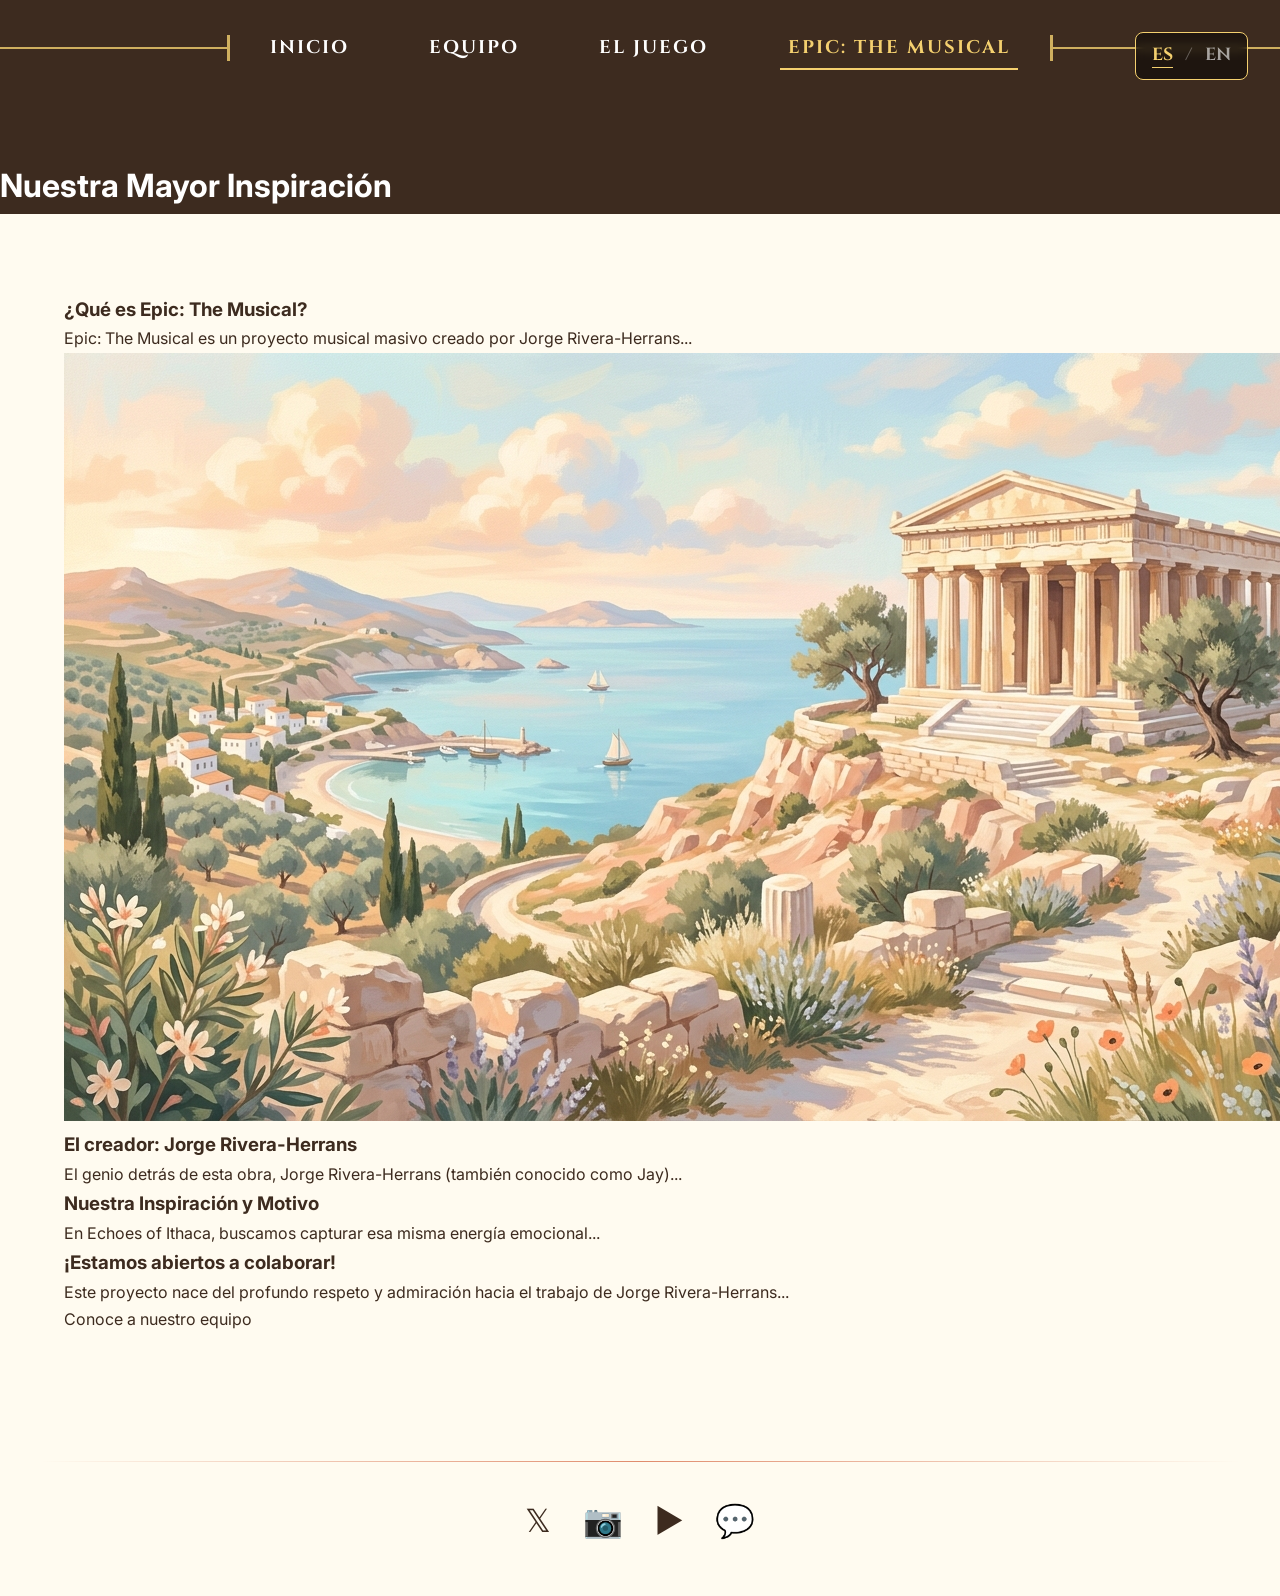
==== commit abf81621: "Pagina principal acabada" ====
--- a/epic.html
+++ b/epic.html
@@ -23,7 +23,7 @@
             <ul>
                 <li><a href="index.html" data-es="Inicio" data-en="Home">Inicio</a></li>
                 <li><a href="team.html" data-es="Equipo" data-en="Team">Equipo</a></li>
-                <li><a href="production.html" data-es="Producción" data-en="Production">Producción</a></li>
+                <li><a href="production.html" data-es="El Juego" data-en="The Game">El Juego</a></li>
                 <li class="active"><a href="epic.html" data-es="Epic: The Musical" data-en="Epic: The Musical">Epic: The Musical</a></li>
             </ul>
             <div class="nav-line nav-line-right"></div>
--- a/style.css
+++ b/style.css
@@ -25,6 +25,17 @@
 a:hover { color: var(--color-accent); }
 ul { list-style: none; }
 
+body.homepage {
+    --color-bg: #151113; /* Dark purplish-black */
+    --color-bg-alt: #1c1619;
+    --color-primary: #d4af37; /* Gold */
+    --color-secondary: #e08b6c; /* Terracotta */
+    --color-accent: #f4d06f; /* Bright gold */
+    --color-text: #f5f0e1; /* Off-white */
+    --color-text-light: #a3958c;
+    background-color: var(--color-bg);
+}
+
 /* Navigation */
 #header {
     position: relative;
@@ -37,11 +48,11 @@
     display: flex;
     flex-direction: column;
     justify-content: space-between;
-    /* Usando la imagen estática generada temporalmente como fondo. 
-       Para poner el GIF real, cambia 'hero_bg.jpg' por tu archivo '.gif' */
-    background-image: linear-gradient(to bottom, rgba(0,0,0,0.5), rgba(0,0,0,0.2)), url('assets/hero_bg.jpg');
-    background-size: cover;
-    background-position: center;
+    background-image: url('assets/Nemea_References/Menu.png');
+    background-size: contain; /* Encaja toda la imagen sin chafar ni recortar */
+    background-position: left center;
+    background-repeat: no-repeat;
+    overflow: hidden; /* Prevent horizontal scroll from the disc */
 }
 
 #nav {
@@ -49,9 +60,10 @@
     justify-content: center;
     align-items: center;
     padding: 2rem 0;
-    background: rgba(0,0,0, 0.4);
-    backdrop-filter: blur(5px);
+    background: transparent; /* Changed from semi-transparent black so it blends with Menu.png */
     width: 100%;
+    position: relative;
+    z-index: 20;
 }
 
 .nav-line {
@@ -148,44 +160,115 @@
     opacity: 0.3;
 }
 
-/* Homepage Hero Content */
+/* Homepage Hero Content (Game Menu Style) */
 .hero-content {
     flex-grow: 1;
+    position: relative;
+    z-index: 10;
+    width: 100%;
+}
+
+.game-menu-list {
+    position: absolute;
+    top: 55vh; /* Subido un poco */
+    left: 11.5vw; /* Punto intermedio exacto */
     display: flex;
     flex-direction: column;
-    align-items: center;
-    justify-content: center;
-    text-align: center;
-    padding: 2rem;
-}
-
-.hero-content h1 {
-    font-family: var(--font-heading);
-    font-size: 5rem;
-    margin-bottom: 2rem;
-    text-shadow: 2px 2px 15px rgba(0,0,0,0.8);
+    gap: 0.2rem;
+    align-items: center;
+}
+
+.main-play-btn {
+    position: absolute;
+    top: 55%;
+    left: 50%;
+    transform: translate(-50%, -50%);
+    padding: 1.2rem 4rem;
+    background: linear-gradient(135deg, var(--color-primary), var(--color-secondary));
+    color: var(--color-bg);
+    font-family: var(--font-heading);
+    font-size: 2.2rem;
+    font-weight: 700;
+    text-transform: uppercase;
+    border-radius: 50px;
+    box-shadow: 0 10px 30px rgba(212, 175, 55, 0.4);
+    transition: all 0.3s ease;
+    border: 3px solid #fff;
+    text-decoration: none;
+    z-index: 20;
+}
+
+.main-play-btn:hover {
+    transform: translate(-50%, -55%) scale(1.05);
+    box-shadow: 0 15px 40px rgba(212, 175, 55, 0.6);
     color: #fff;
 }
 
-.play-btn {
-    display: inline-block;
-    padding: 1rem 4rem;
-    background-color: rgba(255, 255, 255, 0.1);
-    border: 2px solid #fff;
-    color: #fff;
-    font-family: var(--font-heading);
-    font-weight: 700;
-    font-size: 1.5rem;
-    border-radius: 50px;
+.game-menu-item {
+    font-family: var(--font-heading);
+    font-size: 2.2rem;
+    color: rgba(255, 255, 255, 0.8); /* Much brighter default state */
     transition: all 0.3s ease;
-    text-transform: uppercase;
-    backdrop-filter: blur(5px);
-}
-
-.play-btn:hover {
-    background-color: #fff;
-    color: var(--color-text);
+    text-shadow: 2px 2px 6px rgba(0,0,0,0.9);
+    position: relative;
+    display: flex;
+    align-items: center;
+}
+
+.game-menu-item.active, .game-menu-item:hover {
+    color: #ffffff; /* Pure white on hover */
     transform: scale(1.05);
+}
+
+.game-menu-item::before, .game-menu-item::after {
+    opacity: 0;
+    color: var(--color-primary); /* Gold */
+    font-size: 1.8rem;
+    transition: opacity 0.3s, transform 0.3s;
+    text-shadow: 0 0 10px rgba(212, 175, 55, 0.5);
+    position: absolute;
+    top: 50%;
+    transform: translateY(-50%);
+}
+
+.game-menu-item::before {
+    content: '➔';
+    right: 100%;
+    margin-right: 15px;
+}
+
+.game-menu-item::after {
+    content: '🡄';
+    left: 100%;
+    margin-left: 15px;
+}
+
+.game-menu-item.active::before, .game-menu-item:hover::before,
+.game-menu-item.active::after, .game-menu-item:hover::after {
+    opacity: 1;
+}
+
+
+/* Spinning Disc */
+.spinning-disc {
+    position: absolute;
+    right: -40vh; /* Pushed further to the right */
+    top: 50%;
+    transform: translateY(-50%);
+    height: 140vh; /* Huge disc, larger than screen height */
+    width: 140vh;
+    max-width: none;
+    max-height: none;
+    z-index: 5;
+    animation: spin 35s linear infinite; /* Smooth slow rotation */
+    pointer-events: none;
+    /* Adding a subtle glow behind it for depth */
+    filter: drop-shadow(-10px 0 30px rgba(0,0,0,0.8));
+}
+
+@keyframes spin {
+    from { transform: translateY(-50%) rotate(0deg); }
+    to { transform: translateY(-50%) rotate(360deg); }
 }
 
 /* Common Layout */
@@ -239,30 +322,31 @@
     display: flex;
     align-items: center;
     width: 100%;
+    overflow: hidden; /* Hide overflow for transform animation */
+    padding: 1rem 60px; /* Space for the arrows */
 }
 
 .slider-track {
     display: flex;
-    overflow-x: auto;
-    scroll-snap-type: x mandatory;
     gap: 2rem;
-    padding: 1rem;
-    scrollbar-width: none; /* Firefox */
-    scroll-behavior: smooth;
-    width: 100%;
-}
-.slider-track::-webkit-scrollbar {
-    display: none; /* Safari and Chrome */
+    width: max-content; /* Let it grow beyond 100% to hold items */
 }
 
 .slider-item {
     flex: 0 0 300px;
     scroll-snap-align: center;
-    background: white;
+    background: rgba(28, 22, 25, 0.8); /* Dark semi-transparent background */
+    border: 1px solid var(--color-primary); /* Gold border */
     border-radius: 12px;
     padding: 1rem;
-    box-shadow: 0 4px 15px rgba(0,0,0,0.05);
+    box-shadow: 0 8px 25px rgba(0,0,0,0.6);
     text-align: center;
+    backdrop-filter: blur(5px);
+    transition: transform 0.3s;
+}
+
+.slider-item:hover {
+    transform: translateY(-5px);
 }
 
 .slider-item img {
@@ -271,31 +355,323 @@
     object-fit: cover;
     border-radius: 8px;
     margin-bottom: 1rem;
+    border: 1px solid rgba(212, 175, 55, 0.2); /* Slight inner border */
+}
+
+.in-progress-placeholder {
+    width: 100%;
+    height: 200px;
+    background: repeating-linear-gradient(
+      45deg,
+      rgba(20, 15, 18, 0.8),
+      rgba(20, 15, 18, 0.8) 10px,
+      rgba(35, 28, 32, 0.8) 10px,
+      rgba(35, 28, 32, 0.8) 20px
+    );
+    border-radius: 8px;
+    margin-bottom: 1rem;
+    border: 1px dashed var(--color-primary);
+    display: flex;
+    flex-direction: column;
+    justify-content: center;
+    align-items: center;
+}
+
+.in-progress-placeholder .icon {
+    font-size: 3rem;
+    margin-bottom: 0.5rem;
+    color: var(--color-primary);
+}
+
+.in-progress-placeholder span {
+    color: var(--color-text-light);
+    font-family: var(--font-heading);
+    font-size: 1.2rem;
+    text-transform: uppercase;
+    letter-spacing: 2px;
 }
 
 .slider-item h4 {
     font-family: var(--font-heading);
-    color: var(--color-text);
-    font-size: 1.2rem;
+    color: var(--color-accent); /* Bright gold for text */
+    font-size: 1.4rem;
+    text-shadow: 1px 1px 3px rgba(0,0,0,0.8);
 }
 
 .slider-btn {
     background: var(--color-primary);
-    color: var(--color-text);
-    border: none;
+    color: var(--color-bg);
+    border: 2px solid var(--color-accent);
     border-radius: 50%;
-    width: 40px;
-    height: 40px;
-    font-size: 1.2rem;
+    width: 50px;
+    height: 50px;
+    font-size: 1.5rem;
     cursor: pointer;
     position: absolute;
     z-index: 10;
-    transition: background 0.3s;
-}
-
-.slider-btn:hover { background: var(--color-accent); color: white; }
-.prev-btn { left: -20px; }
-.next-btn { right: -20px; }
+    transition: all 0.3s ease;
+    box-shadow: 0 4px 10px rgba(0,0,0,0.5);
+    display: flex;
+    align-items: center;
+    justify-content: center;
+}
+
+.slider-btn:hover { background: var(--color-accent); color: var(--color-bg); transform: scale(1.1); }
+
+.prev-btn { left: 10px; }
+.next-btn { right: 10px; }
+
+/* Team List (Timeline Zig-Zag) */
+.team-list {
+    display: flex;
+    flex-direction: column;
+    gap: 2rem;
+    position: relative;
+    padding: 2rem 0;
+    max-width: 1000px;
+    margin: 0 auto;
+}
+
+/* Central dashed timeline */
+.team-list::before {
+    content: '';
+    position: absolute;
+    left: 50%;
+    top: 0;
+    bottom: 0;
+    width: 0;
+    border-left: 3px dashed var(--color-primary);
+    opacity: 0.6;
+    transform: translateX(-50%);
+}
+
+.team-card {
+    display: flex;
+    align-items: center;
+    background-color: white;
+    border-radius: 12px;
+    padding: 1.5rem;
+    box-shadow: 0 4px 15px rgba(0,0,0,0.08);
+    width: 47%; /* Takes up just under half the container */
+    position: relative;
+    z-index: 2;
+    transition: transform 0.3s ease;
+}
+
+.team-card:hover {
+    transform: translateY(-5px);
+}
+
+/* Timeline Positioning */
+.team-card:nth-child(odd) {
+    align-self: flex-start;
+    flex-direction: row;
+    text-align: left;
+}
+
+.team-card:nth-child(even) {
+    align-self: flex-end;
+    flex-direction: row; /* Keeps image on left for readability */
+    text-align: left;
+}
+
+.team-avatar {
+    width: 100px;
+    height: 100px;
+    border-radius: 12px;
+    object-fit: cover;
+    flex-shrink: 0;
+    border: 3px solid var(--color-primary);
+}
+
+.team-card:nth-child(odd) .team-avatar,
+.team-card:nth-child(even) .team-avatar {
+    margin-right: 1.5rem;
+    margin-left: 0;
+}
+
+.team-info {
+    flex-grow: 1;
+}
+
+.team-info h3 {
+    font-size: 1.2rem !important;
+}
+
+.team-links {
+    margin-top: 1rem;
+    display: flex;
+    gap: 1rem;
+    justify-content: flex-start;
+}
+
+.team-links a {
+    color: var(--color-accent);
+    font-weight: 600;
+    font-size: 0.85rem;
+    text-transform: uppercase;
+    letter-spacing: 1px;
+}
+
+/* --- Production Page Styles --- */
+
+/* Tabs */
+.tabs-container {
+    display: flex;
+    justify-content: center;
+    gap: 2rem;
+    margin-bottom: 4rem;
+}
+.tab-btn {
+    background: transparent;
+    border: 2px solid var(--color-primary);
+    color: var(--color-text);
+    padding: 0.8rem 2.5rem;
+    font-family: var(--font-heading);
+    font-size: 1.2rem;
+    font-weight: 700;
+    cursor: pointer;
+    border-radius: 8px;
+    transition: all 0.3s;
+}
+.tab-btn:hover, .tab-btn.active {
+    background: var(--color-primary);
+    color: white;
+}
+
+/* Timeline Tab (Evolution) */
+.evolution-grid {
+    display: grid;
+    grid-template-columns: repeat(auto-fit, minmax(300px, 1fr));
+    gap: 2rem;
+}
+.evo-card {
+    background: white;
+    border-radius: 12px;
+    padding: 1.5rem;
+    box-shadow: 0 4px 15px rgba(0,0,0,0.05);
+    text-align: center;
+}
+.evo-card img {
+    width: 100%;
+    height: 250px;
+    object-fit: cover;
+    border-radius: 8px;
+    margin-bottom: 1.5rem;
+}
+.evo-card h4 {
+    font-family: var(--font-heading);
+    color: var(--color-accent);
+    font-size: 1.3rem;
+    margin-bottom: 0.5rem;
+}
+
+/* Production Tab */
+.prod-methodology {
+    display: flex;
+    flex-wrap: wrap;
+    gap: 3rem;
+    align-items: center;
+    background: white;
+    padding: 3rem;
+    border-radius: 12px;
+    box-shadow: 0 4px 15px rgba(0,0,0,0.05);
+    border-left: 6px solid var(--color-primary);
+}
+.prod-text {
+    flex: 1;
+    min-width: 300px;
+}
+.prod-text h2 {
+    font-family: var(--font-heading);
+    color: var(--color-text);
+    margin-bottom: 1rem;
+}
+.prod-graphic {
+    flex: 1;
+    min-width: 300px;
+}
+.scrum-placeholder {
+    background: var(--color-bg);
+    border: 2px dashed var(--color-primary);
+    border-radius: 12px;
+    padding: 2rem;
+    text-align: center;
+    color: var(--color-text-light);
+}
+
+.tech-box {
+    background: white;
+    border-radius: 12px;
+    padding: 2rem;
+    box-shadow: 0 4px 15px rgba(0,0,0,0.05);
+    border: 2px solid var(--color-bg-alt);
+    transition: transform 0.3s;
+}
+.tech-box:hover {
+    transform: translateY(-5px);
+    border-color: var(--color-primary);
+}
+.tech-icon-large {
+    font-size: 3rem;
+    margin-bottom: 1rem;
+}
+
+.tech-category {
+    margin-top: 3rem;
+}
+.tech-category h3 {
+    font-family: var(--font-heading);
+    color: var(--color-accent);
+    text-transform: uppercase;
+    margin-bottom: 1.5rem;
+    font-size: 1.5rem;
+}
+.tech-grid {
+    display: grid;
+    grid-template-columns: repeat(auto-fit, minmax(350px, 1fr));
+    gap: 2rem;
+}
+.tech-card {
+    display: flex;
+    align-items: center;
+    background: white;
+    padding: 1.5rem;
+    border-radius: 12px;
+    box-shadow: 0 4px 15px rgba(0,0,0,0.05);
+    border-left: 4px solid var(--color-primary);
+    transition: transform 0.3s;
+}
+.tech-card:hover {
+    transform: translateY(-3px);
+    box-shadow: 0 8px 25px rgba(0,0,0,0.1);
+}
+.tech-logo {
+    width: 60px;
+    height: 60px;
+    background: var(--color-bg-alt);
+    color: var(--color-text);
+    font-family: var(--font-heading);
+    font-weight: bold;
+    font-size: 1.2rem;
+    display: flex;
+    justify-content: center;
+    align-items: center;
+    border-radius: 12px;
+    margin-right: 1.5rem;
+    flex-shrink: 0;
+}
+.tech-info h4 {
+    font-family: var(--font-heading);
+    color: var(--color-text);
+    font-size: 1.1rem;
+    margin-bottom: 0.3rem;
+}
+.tech-info p {
+    font-size: 0.9rem;
+    color: var(--color-text-light);
+    margin: 0;
+}
 
 /* Footer */
 #footer {
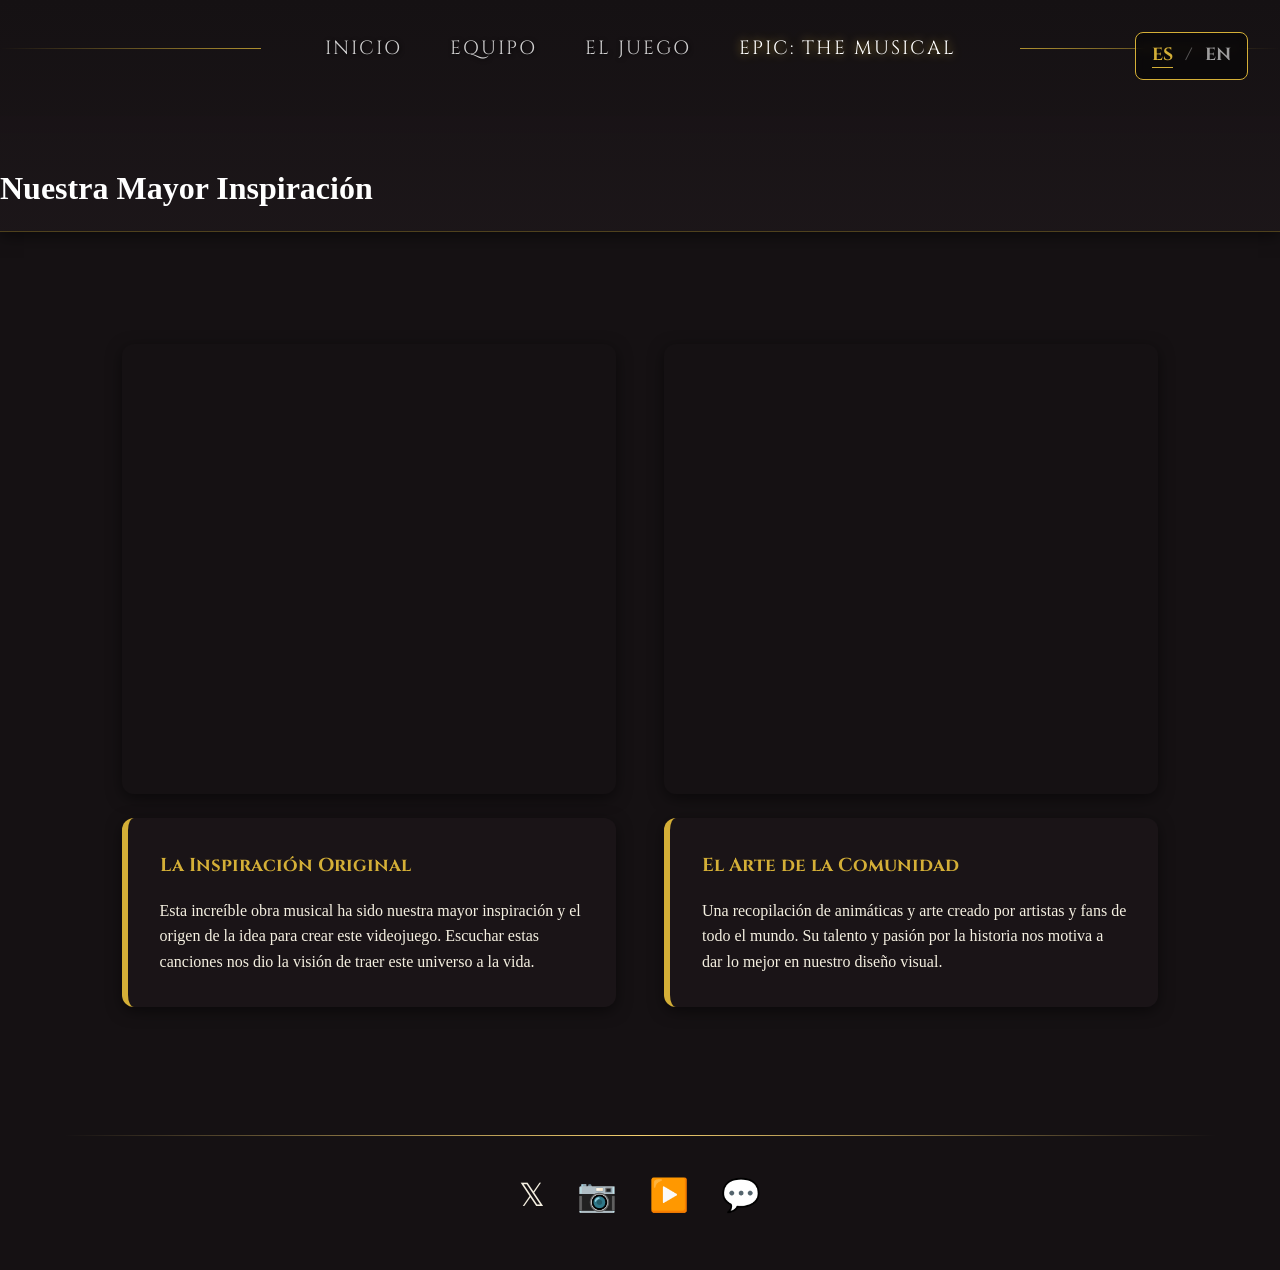
==== commit fde51604: "Epic ajuste youtube" ====
--- a/epic.html
+++ b/epic.html
@@ -37,26 +37,28 @@
     <div class="wrapper style1">
         <div class="container">
             <div class="article-content">
-                
-                <h3 data-es="¿Qué es Epic: The Musical?" data-en="What is Epic: The Musical?">¿Qué es Epic: The Musical?</h3>
-                <p data-es="Epic: The Musical es un proyecto musical masivo creado por Jorge Rivera-Herrans..." data-en="Epic: The Musical is a massive musical project created by Jorge Rivera-Herrans...">Epic: The Musical es un proyecto musical masivo creado por Jorge Rivera-Herrans, que adapta la historia de la Odisea de Homero a través de una serie de álbumes conceptuales (Sagas). Su enfoque contemporáneo, combinando pop, rock y música orquestal con una narrativa profunda, ha cautivado a millones de oyentes en todo el mundo y ha dado una nueva vida a los mitos griegos.</p>
-                
-                <img src="assets/env_placeholder.png" alt="Concepto inspirado en Epic" class="article-image">
+                <div class="epic-container">
+                    <!-- Columna Izquierda: Spotify -->
+                    <div class="epic-column">
+                        <iframe style="border-radius:12px; box-shadow: 0 4px 15px rgba(0,0,0,0.5);" src="https://open.spotify.com/embed/playlist/3sdEH7HfFE3d4xry5RnnLr?utm_source=generator&theme=0" width="100%" height="450" frameBorder="0" allowfullscreen="" allow="autoplay; clipboard-write; encrypted-media; fullscreen; picture-in-picture" loading="lazy"></iframe>
+                        <div class="epic-text-box">
+                            <h3 data-es="La Inspiración Original" data-en="The Original Inspiration">La Inspiración Original</h3>
+                            <p data-es="Esta increíble obra musical ha sido nuestra mayor inspiración y el origen de la idea para crear este videojuego. Escuchar estas canciones nos dio la visión de traer este universo a la vida." data-en="This incredible musical masterpiece has been our biggest inspiration and the origin of the idea to create this video game. Listening to these songs gave us the vision to bring this universe to life.">Esta increíble obra musical ha sido nuestra mayor inspiración y el origen de la idea para crear este videojuego. Escuchar estas canciones nos dio la visión de traer este universo a la vida.</p>
+                        </div>
+                    </div>
 
-                <h3 data-es="El creador: Jorge Rivera-Herrans" data-en="The Creator: Jorge Rivera-Herrans">El creador: Jorge Rivera-Herrans</h3>
-                <p data-es="El genio detrás de esta obra, Jorge Rivera-Herrans (también conocido como Jay)..." data-en="The genius behind this work, Jorge Rivera-Herrans (also known as Jay)...">El genio detrás de esta obra, Jorge Rivera-Herrans (también conocido como Jay), ha logrado sintetizar la complejidad de la obra de Homero dotando a los personajes de voces, motivos musicales y personalidades únicas. Su dedicación a la comunidad y su forma transparente de compartir el proceso creativo han sido un referente clave para nosotros en Nemea Digital Studio.</p>
-
-                <h3 data-es="Nuestra Inspiración y Motivo" data-en="Our Inspiration and Motive">Nuestra Inspiración y Motivo</h3>
-                <p data-es="En Echoes of Ithaca, buscamos capturar esa misma energía emocional..." data-en="At Echoes of Ithaca, we seek to capture that same emotional energy...">En Echoes of Ithaca, buscamos capturar esa misma energía emocional e intensidad narrativa. Epic: The Musical ha sido el catalizador que encendió nuestra pasión por contar esta historia a través del medio de los videojuegos. La forma en que la música de Jay nos transporta a las tormentas de Poseidón o a la astucia de Atenea es exactamente lo que queremos transmitir visual y mecánicamente en nuestro juego.</p>
-                
-                <div class="collab-box">
-                    <h3 data-es="¡Estamos abiertos a colaborar!" data-en="We are open to collaborate!">¡Estamos abiertos a colaborar!</h3>
-                    <p data-es="Este proyecto nace del profundo respeto y admiración hacia el trabajo de Jorge Rivera-Herrans..." data-en="This project is born from a deep respect and admiration for the work of Jorge Rivera-Herrans...">Este proyecto nace del profundo respeto y admiración hacia el trabajo de Jorge Rivera-Herrans. Nuestro objetivo es darnos a conocer a través de este homenaje interactivo, y estamos totalmente abiertos a explorar colaboraciones oficiales y crear sinergias con el equipo de Epic The Musical.</p>
-                    <a href="team.html" class="btn" style="margin-top: 1rem; background-color: var(--color-bg); color: var(--color-text);" data-es="Conoce a nuestro equipo" data-en="Meet our team">Conoce a nuestro equipo</a>
+                    <!-- Columna Derecha: YouTube -->
+                    <div class="epic-column">
+                        <iframe width="100%" height="450" src="https://www.youtube-nocookie.com/embed/QXeYVV1zcUc?list=PLpksQhlStW4NlNIhYFkl-ZrRZwFAlwf4O" title="Epic The Musical" frameborder="0" allow="accelerometer; autoplay; clipboard-write; encrypted-media; gyroscope; picture-in-picture" allowfullscreen style="border-radius:12px; box-shadow: 0 4px 15px rgba(0,0,0,0.5);"></iframe>
+                        <div class="epic-text-box">
+                            <h3 data-es="El Arte de la Comunidad" data-en="Community Art">El Arte de la Comunidad</h3>
+                            <p data-es="Una recopilación de animáticas y arte creado por artistas y fans de todo el mundo. Su talento y pasión por la historia nos motiva a dar lo mejor en nuestro diseño visual." data-en="A compilation of animatics and art created by fans and artists from all over the world. Their talent and passion for the story motivates us to give our best in our visual design.">Una recopilación de animáticas y arte creado por artistas y fans de todo el mundo. Su talento y pasión por la historia nos motiva a dar lo mejor en nuestro diseño visual.</p>
+                        </div>
+                    </div>
                 </div>
-
             </div>
         </div>
+    </div>
     </div>
 
     <!-- Footer -->
--- a/style.css
+++ b/style.css
@@ -1,31 +1,4 @@
 :root {
-    --color-bg: #fffbf0;
-    --color-bg-alt: #fff8e7;
-    --color-primary: #f4d06f;
-    --color-secondary: #ffb499;
-    --color-accent: #e08b6c;
-    --color-text: #3d2b1f;
-    --color-text-light: #6a5749;
-    
-    --font-heading: 'Cinzel', serif;
-    --font-body: 'Inter', sans-serif;
-}
-
-* { margin: 0; padding: 0; box-sizing: border-box; }
-
-body {
-    font-family: var(--font-body);
-    background-color: var(--color-bg);
-    color: var(--color-text);
-    line-height: 1.7;
-    overflow-x: hidden;
-}
-
-a { text-decoration: none; color: inherit; transition: color 0.3s; }
-a:hover { color: var(--color-accent); }
-ul { list-style: none; }
-
-body.homepage {
     --color-bg: #151113; /* Dark purplish-black */
     --color-bg-alt: #1c1619;
     --color-primary: #d4af37; /* Gold */
@@ -33,8 +6,24 @@
     --color-accent: #f4d06f; /* Bright gold */
     --color-text: #f5f0e1; /* Off-white */
     --color-text-light: #a3958c;
+    
+    --font-heading: 'Cinzel', serif;
+    --font-body: 'Lora', serif;
+}
+
+* { margin: 0; padding: 0; box-sizing: border-box; }
+
+body {
+    font-family: var(--font-body);
     background-color: var(--color-bg);
-}
+    color: var(--color-text);
+    line-height: 1.7;
+    overflow-x: hidden;
+}
+
+a { text-decoration: none; color: inherit; transition: color 0.3s; }
+a:hover { color: var(--color-accent); }
+ul { list-style: none; }
 
 /* Navigation */
 #header {
@@ -48,7 +37,7 @@
     display: flex;
     flex-direction: column;
     justify-content: space-between;
-    background-image: url('assets/Nemea_References/Menu.png');
+    background-image: url('assets/Nemea_References/Menu principal/Menu.png');
     background-size: contain; /* Encaja toda la imagen sin chafar ni recortar */
     background-position: left center;
     background-repeat: no-repeat;
@@ -84,40 +73,52 @@
     top: -12px;
     width: 3px;
     height: 26px;
-    background-color: var(--color-primary);
-}
-
-.nav-line-right::before {
-    content: '';
-    position: absolute;
-    left: 0;
-    top: -12px;
-    width: 3px;
-    height: 26px;
-    background-color: var(--color-primary);
+    padding: 2rem 5%;
+    background: transparent;
 }
 
 #nav ul {
     display: flex;
-    gap: 4rem;
-    align-items: center;
+    gap: 3rem;
+    align-items: center;
+    margin: 0 2rem;
 }
 
 #nav ul li a {
-    color: white;
-    font-family: var(--font-heading);
-    font-weight: 700;
-    font-size: 1.15rem;
+    font-family: var(--font-heading);
+    font-size: 1.2rem;
+    color: rgba(255, 255, 255, 0.8);
+    text-transform: uppercase;
     letter-spacing: 2px;
-    text-transform: uppercase;
-    padding: 0.5rem;
-    border-bottom: 2px solid transparent;
-}
-
-#nav ul li a:hover, #nav ul li.active a {
-    background-color: transparent;
-    color: var(--color-primary);
-    border-bottom: 2px solid var(--color-primary);
+    transition: all 0.3s ease;
+    text-shadow: 1px 1px 4px rgba(0,0,0,0.8);
+}
+
+#nav ul li.active a, #nav ul li a:hover {
+    color: #ffffff;
+    text-shadow: 0 0 10px rgba(212, 175, 55, 0.8);
+}
+
+.nav-line {
+    flex: 1;
+    height: 1px;
+    align-self: center;
+}
+
+.nav-line-left {
+    background: linear-gradient(to right, transparent, var(--color-primary));
+}
+
+.nav-line-right {
+    background: linear-gradient(to left, transparent, var(--color-primary));
+}
+
+/* Inner Page Header */
+#header.innerpage {
+    background: linear-gradient(to bottom, rgba(21, 17, 19, 1), rgba(28, 22, 25, 0.95));
+    padding-bottom: 1rem;
+    border-bottom: 1px solid rgba(212, 175, 55, 0.3); /* Subtle gold border */
+    box-shadow: 0 4px 15px rgba(0,0,0,0.5);
 }
 
 /* Language Toggle */
@@ -280,7 +281,8 @@
 }
 
 .container {
-    max-width: 1200px;
+    width: 90%;
+    max-width: 1350px;
     margin: 0 auto;
 }
 
@@ -421,6 +423,30 @@
 .prev-btn { left: 10px; }
 .next-btn { right: 10px; }
 
+/* Team Page specific */
+.nemea-logo-container {
+    background: linear-gradient(135deg, var(--color-primary), var(--color-secondary));
+    border-radius: 50%; /* Make it circular or rounded */
+    padding: 2rem; /* Safe padding so corners don't get cropped by the circle */
+    width: 100%;
+    max-width: 550px;
+    aspect-ratio: 1/1;
+    margin: 1rem auto 4rem;
+    box-shadow: 0 10px 30px rgba(212, 175, 55, 0.2);
+    display: flex;
+    justify-content: center;
+    align-items: center;
+    border: 3px solid rgba(255, 255, 255, 0.1);
+    overflow: hidden;
+}
+
+.nemea-logo {
+    width: 100%;
+    height: 100%;
+    object-fit: contain;
+    mix-blend-mode: multiply; /* This magic trick makes the white background disappear and blends the black logo with the gold gradient! */
+}
+
 /* Team List (Timeline Zig-Zag) */
 .team-list {
     display: flex;
@@ -428,7 +454,7 @@
     gap: 2rem;
     position: relative;
     padding: 2rem 0;
-    max-width: 1000px;
+    width: 100%;
     margin: 0 auto;
 }
 
@@ -448,11 +474,13 @@
 .team-card {
     display: flex;
     align-items: center;
-    background-color: white;
+    background: rgba(28, 22, 25, 0.8); /* Dark semi-transparent background */
+    border: 1px solid var(--color-primary); /* Gold border */
     border-radius: 12px;
-    padding: 1.5rem;
-    box-shadow: 0 4px 15px rgba(0,0,0,0.08);
-    width: 47%; /* Takes up just under half the container */
+    padding: 2rem;
+    box-shadow: 0 8px 25px rgba(0,0,0,0.6);
+    backdrop-filter: blur(5px);
+    width: 48.5%; /* Takes up just under half the container */
     position: relative;
     z-index: 2;
     transition: transform 0.3s ease;
@@ -476,12 +504,11 @@
 }
 
 .team-avatar {
-    width: 100px;
-    height: 100px;
-    border-radius: 12px;
-    object-fit: cover;
+    width: 200px;
+    height: auto;
+    border-radius: 18px;
     flex-shrink: 0;
-    border: 3px solid var(--color-primary);
+    border: 2px solid var(--color-primary);
 }
 
 .team-card:nth-child(odd) .team-avatar,
@@ -505,13 +532,23 @@
     justify-content: flex-start;
 }
 
-.team-links a {
-    color: var(--color-accent);
-    font-weight: 600;
-    font-size: 0.85rem;
-    text-transform: uppercase;
-    letter-spacing: 1px;
-}
+.team-links a.btn-link {
+    color: var(--color-bg);
+    background-color: var(--color-primary);
+    padding: 0.3rem 0.8rem;
+    border-radius: 4px;
+    font-size: 0.9rem;
+    font-weight: bold;
+    text-decoration: none;
+    transition: background-color 0.3s, transform 0.2s;
+}
+
+.team-links a.btn-link:hover {
+    background-color: var(--color-accent);
+    color: var(--color-bg-alt);
+    transform: scale(1.05);
+}
+
 
 /* --- Production Page Styles --- */
 
@@ -546,10 +583,10 @@
     gap: 2rem;
 }
 .evo-card {
-    background: white;
+    background: rgba(28, 22, 25, 0.8);
     border-radius: 12px;
     padding: 1.5rem;
-    box-shadow: 0 4px 15px rgba(0,0,0,0.05);
+    box-shadow: 0 4px 15px rgba(0,0,0,0.5);
     text-align: center;
 }
 .evo-card img {
@@ -572,10 +609,10 @@
     flex-wrap: wrap;
     gap: 3rem;
     align-items: center;
-    background: white;
+    background: rgba(28, 22, 25, 0.8);
     padding: 3rem;
     border-radius: 12px;
-    box-shadow: 0 4px 15px rgba(0,0,0,0.05);
+    box-shadow: 0 4px 15px rgba(0,0,0,0.5);
     border-left: 6px solid var(--color-primary);
 }
 .prod-text {
@@ -601,11 +638,11 @@
 }
 
 .tech-box {
-    background: white;
+    background: rgba(28, 22, 25, 0.8);
     border-radius: 12px;
     padding: 2rem;
-    box-shadow: 0 4px 15px rgba(0,0,0,0.05);
-    border: 2px solid var(--color-bg-alt);
+    box-shadow: 0 4px 15px rgba(0,0,0,0.5);
+    border: 2px solid var(--color-primary);
     transition: transform 0.3s;
 }
 .tech-box:hover {
@@ -629,17 +666,17 @@
 }
 .tech-grid {
     display: grid;
-    grid-template-columns: repeat(auto-fit, minmax(350px, 1fr));
+    grid-template-columns: repeat(auto-fit, minmax(280px, 1fr));
     gap: 2rem;
 }
 .tech-card {
     display: flex;
     align-items: center;
-    background: white;
+    background: rgba(15, 12, 14, 0.8);
+    border-radius: 8px;
     padding: 1.5rem;
-    border-radius: 12px;
-    box-shadow: 0 4px 15px rgba(0,0,0,0.05);
-    border-left: 4px solid var(--color-primary);
+    border: 1px solid rgba(212, 175, 55, 0.3);
+    box-shadow: 0 4px 10px rgba(0,0,0,0.5);
     transition: transform 0.3s;
 }
 .tech-card:hover {
@@ -662,10 +699,9 @@
     flex-shrink: 0;
 }
 .tech-info h4 {
-    font-family: var(--font-heading);
-    color: var(--color-text);
-    font-size: 1.1rem;
-    margin-bottom: 0.3rem;
+    margin: 0 0 0.5rem 0;
+    font-size: 1.2rem;
+    color: var(--color-primary);
 }
 .tech-info p {
     font-size: 0.9rem;
@@ -708,3 +744,167 @@
     .hero-content h1 { font-size: 3rem; }
     #nav ul { flex-direction: column; gap: 1rem; text-align: center; padding: 1rem; }
 }
+
+/* Timeline Gallery Layout */
+.timeline-section-title {
+    color: var(--color-primary);
+    font-family: var(--font-heading);
+    margin-top: 3rem;
+    margin-bottom: 1.5rem;
+    font-size: 2rem;
+    text-align: center;
+}
+.timeline-squares-grid {
+    display: flex;
+    flex-wrap: wrap;
+    gap: 1.5rem;
+    justify-content: center;
+    margin-bottom: 2rem;
+}
+.timeline-square {
+    width: 160px;
+    height: 160px;
+    background: rgba(28, 22, 25, 0.8);
+    border: 2px solid var(--color-primary);
+    border-radius: 12px;
+    display: flex;
+    align-items: center;
+    justify-content: center;
+    font-family: var(--font-heading);
+    font-size: 1.2rem;
+    color: var(--color-text);
+    cursor: pointer;
+    transition: all 0.3s ease;
+    text-align: center;
+    padding: 1rem;
+    box-shadow: 0 4px 15px rgba(0,0,0,0.5);
+}
+.timeline-square:hover, .timeline-square.active {
+    background: var(--color-primary);
+    color: #111;
+    transform: translateY(-5px);
+    box-shadow: 0 8px 25px rgba(212, 175, 55, 0.4);
+}
+.timeline-gallery-container {
+    margin-bottom: 4rem;
+}
+.timeline-gallery {
+    display: none;
+    background: rgba(15, 12, 14, 0.8);
+    border-radius: 16px;
+    padding: 2.5rem;
+    border: 1px solid rgba(212, 175, 55, 0.3);
+    animation: fadeIn 0.4s ease;
+}
+.timeline-gallery.active {
+    display: flex;
+    flex-wrap: wrap;
+    gap: 3rem;
+    align-items: flex-start;
+    justify-content: center;
+}
+.gallery-item {
+    display: flex;
+    flex-direction: column;
+    align-items: center;
+    gap: 1rem;
+    flex: 1 1 45%;
+    min-width: 350px;
+    max-width: 800px;
+}
+.gallery-item img {
+    width: 100%;
+    max-height: 800px;
+    object-fit: contain;
+    border-radius: 8px;
+    box-shadow: 0 4px 15px rgba(0,0,0,0.8);
+}
+.gallery-item p {
+    color: var(--color-primary);
+    font-weight: 600;
+    text-align: center;
+    font-size: 1.1rem;
+    margin: 0;
+}
+
+/* Timeline Main Menu (Bigger Categories) */
+.timeline-main-menu {
+    display: flex;
+    gap: 2rem;
+    margin-bottom: 4rem;
+    justify-content: center;
+}
+.main-menu-card {
+    flex: 1;
+    background: rgba(28, 22, 25, 0.8);
+    border: 2px solid var(--color-primary);
+    border-radius: 12px;
+    padding: 1.5rem;
+    text-align: center;
+    cursor: pointer;
+    transition: all 0.3s ease;
+    box-shadow: 0 4px 15px rgba(0,0,0,0.5);
+    max-width: 350px;
+}
+.main-menu-card img {
+    width: 100%;
+    height: 180px;
+    object-fit: cover;
+    border-radius: 8px;
+    margin-bottom: 1.5rem;
+    opacity: 0.8;
+    transition: opacity 0.3s ease;
+}
+.main-menu-card:hover img, .main-menu-card.active img {
+    opacity: 1;
+}
+.main-menu-card:hover, .main-menu-card.active {
+    transform: translateY(-8px);
+    box-shadow: 0 8px 25px rgba(212, 175, 55, 0.4);
+    background: rgba(212, 175, 55, 0.1);
+}
+.main-menu-card h2 {
+    color: var(--color-primary);
+    font-family: var(--font-heading);
+    margin: 0;
+    font-size: 1.6rem;
+}
+.timeline-section-content {
+    animation: fadeIn 0.4s ease;
+}
+.main-menu-card {
+    padding: 2rem 1.5rem !important;
+}
+
+/* Epic The Musical Tab */
+.epic-container {
+    display: flex;
+    gap: 3rem;
+    align-items: flex-start;
+    justify-content: center;
+    flex-wrap: wrap;
+    margin-top: 2rem;
+}
+.epic-column {
+    flex: 1 1 45%;
+    min-width: 320px;
+    display: flex;
+    flex-direction: column;
+    gap: 1.5rem;
+}
+.epic-text-box {
+    background: rgba(28, 22, 25, 0.8);
+    padding: 2rem;
+    border-radius: 12px;
+    border-left: 6px solid var(--color-primary);
+    box-shadow: 0 4px 15px rgba(0,0,0,0.5);
+}
+.epic-text-box h3 {
+    color: var(--color-primary);
+    margin-bottom: 1rem;
+    font-family: var(--font-heading);
+}
+.epic-text-box p {
+    color: var(--color-text);
+    line-height: 1.6;
+}
